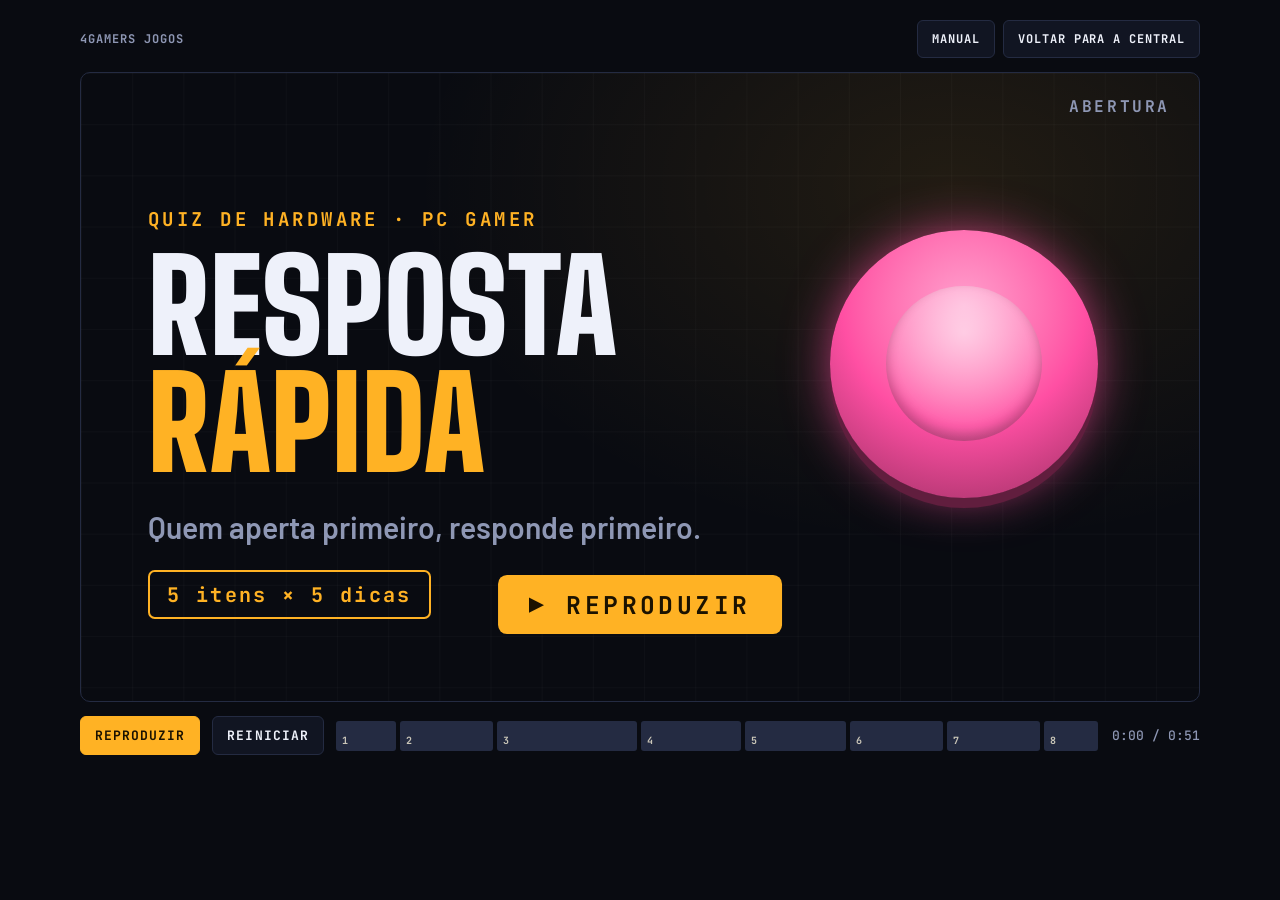
==== games/resposta-rapida/index.html @ f0113480 "Add game manual and central page for X1 da Sorte - Created manual.html for the X1 da Sorte game, det" ====
<!doctype html><html><head><meta charset=utf8><meta name=viewport content="width=device-width,initial-scale=1,viewport-fit=cover"><style>:root{color-scheme:light;box-sizing:border-box;padding-top:env(safe-area-inset-top,0px);padding-bottom:env(safe-area-inset-bottom,0px)}html{scroll-padding-top:env(safe-area-inset-top,0px)}body{margin:0;padding:0;font:14px -apple-system,BlinkMacSystemFont,sans-serif;background:#fff;color:#000}img{max-width:100%}[hidden]:not([hidden=until-found i]){display:none!important}</style></head><body>
<title>Resposta Rápida</title>
<meta name="claude:viewport-fit-sides" content="cover">
<link rel="stylesheet" href="https://fonts.googleapis.com/css2?family=Big+Shoulders+Display:wght@800;900&family=Barlow:wght@500;600;700&family=JetBrains+Mono:wght@500;700&display=swap">
<style>
/* Layout: palco 16:9 com cenas em sequência, medidas em cqw para escalar como vídeo; controles de reprodução embaixo. */
:root{
  --bg:#090B11;
  --panel:#111522;
  --line:#242B42;
  --fg:#EEF1FA;
  --muted:#8E97B4;
  --acc:#FFB224;
  --p1:#25D2F4;
  --p2:#FF4FA3;
  --ok:#3DDC84;
  --bad:#FF4D4D;
  --display:'Big Shoulders Display','Arial Narrow',Impact,sans-serif;
  --body:'Barlow','Segoe UI',system-ui,sans-serif;
  --mono:'JetBrains Mono',ui-monospace,Menlo,monospace;
  color-scheme:dark;
}
*{box-sizing:border-box}
body{
  margin:0;background:var(--bg);color:var(--fg);font-family:var(--body);
  padding-block:20px;
  padding-left:max(16px,env(safe-area-inset-left,0px));
  padding-right:max(16px,env(safe-area-inset-right,0px));
}
.wrap{max-width:1120px;margin-inline:auto;display:grid;gap:14px}
.back-nav{display:flex;justify-content:space-between;align-items:center;gap:12px;color:var(--muted);font:700 12px var(--mono);letter-spacing:.08em;text-transform:uppercase}
.back-nav span{display:flex;gap:8px;align-items:center}
.back-nav a{color:var(--fg);text-decoration:none;border:1px solid var(--line);border-radius:6px;padding:10px 14px;background:var(--panel)}
.back-nav a:hover,.back-nav a:focus-visible{border-color:var(--acc);color:var(--acc)}

/* palco */
.stage{
  position:relative;aspect-ratio:16/9;container-type:inline-size;overflow:hidden;
  border:1px solid var(--line);border-radius:10px;
  background:
    radial-gradient(60cqw 40cqw at 78% 18%,rgba(255,178,36,.10),transparent 70%),
    linear-gradient(rgba(255,255,255,.025) 1px,transparent 1px) 0 0/4cqw 4cqw,
    linear-gradient(90deg,rgba(255,255,255,.025) 1px,transparent 1px) 0 0/4cqw 4cqw,
    var(--bg);
}
.scene{position:absolute;inset:0;display:none}
.scene.on{display:block}
.stage.paused *{animation-play-state:paused!important}
.stage.still .a,.stage.still .w,.stage.still .stamp{animation:none}

.hud{position:absolute;left:0;right:0;top:0;display:flex;justify-content:space-between;padding:2cqw 2.6cqw;font:700 1.45cqw var(--mono);letter-spacing:.16em;text-transform:uppercase;color:var(--muted);z-index:5}
.hud b{color:var(--acc);font-weight:700;transition:opacity .3s}
.stage[data-s="0"] .hud b{opacity:0}

/* animações */
@keyframes rise{from{opacity:0;transform:translateY(2.2cqw)}}
@keyframes pop{from{opacity:0;transform:scale(.55)}}
@keyframes slideL{from{opacity:0;transform:translateX(-5cqw)}}
@keyframes wIn{from{opacity:0;transform:translateY(.7cqw)}}
@keyframes ringOut{0%{transform:scale(.92);opacity:.9}100%{transform:scale(2.1);opacity:0}}
@keyframes press{0%{transform:translateY(0)}35%{transform:translateY(.9cqw) scale(.95)}100%{transform:translateY(0)}}
@keyframes stamp{from{opacity:0;transform:scale(2.4) rotate(-12deg)}}
@keyframes flash{0%{opacity:0;transform:scaleX(.6)}12%{opacity:1;transform:scaleX(1)}}
@keyframes blink{50%{opacity:.2}}
@keyframes bars{0%,100%{transform:scaleY(.25)}50%{transform:scaleY(1)}}
@keyframes lit{from{background:var(--line);color:var(--muted)}}
@keyframes dim{to{opacity:.35;filter:saturate(.3)}}
@keyframes wave{0%{transform:translate(-50%,-50%) scale(.4);opacity:.6}100%{transform:translate(-50%,-50%) scale(2.6);opacity:0}}
.a{animation:rise .7s cubic-bezier(.2,.8,.2,1) backwards;animation-delay:var(--d,0s)}
.a.pop{animation-name:pop;animation-timing-function:cubic-bezier(.2,1.4,.4,1)}
.a.sl{animation-name:slideL}
.w{display:inline-block;animation:wIn .28s ease-out backwards;margin-right:.45em}
.stamp{animation:stamp .4s cubic-bezier(.2,1.4,.4,1) backwards;animation-delay:var(--d,0s)}

/* botão de mesa */
.buz{position:relative;width:var(--s,10cqw);aspect-ratio:1;border-radius:50%;
  background:radial-gradient(circle at 50% 28%,color-mix(in srgb,var(--c) 55%,#fff),var(--c) 52%,color-mix(in srgb,var(--c) 60%,#000));
  box-shadow:0 .9cqw 0 color-mix(in srgb,var(--c) 38%,#000),0 0 5cqw -1cqw var(--c)}
.buz i{position:absolute;inset:21%;border-radius:50%;background:radial-gradient(circle at 50% 30%,rgba(255,255,255,.55),rgba(255,255,255,.08) 70%);box-shadow:inset 0 -.6cqw 1cqw rgba(0,0,0,.25)}
.buz .ring{position:absolute;inset:-4%;border-radius:50%;border:.45cqw solid var(--c);opacity:0;pointer-events:none}
.buz.idle .ring{animation:ringOut 2.2s ease-out infinite}
.buz.idle .ring+.ring{animation-delay:1.1s}
.buz.hit{animation:press .55s ease-out backwards;animation-delay:var(--d)}
.buz.hit .ring{animation:ringOut 1s ease-out backwards;animation-delay:var(--d)}

.pl{position:absolute;display:grid;justify-items:center;gap:.9cqw;transform:translateX(-50%);text-align:center}
.pl b{font:700 1.7cqw var(--mono);letter-spacing:.14em;color:var(--c)}
.tag{font:700 1.45cqw var(--mono);letter-spacing:.1em;padding:.35cqw 1cqw;border:.2cqw solid var(--c,var(--muted));color:var(--c,var(--muted));border-radius:.5cqw;white-space:nowrap}
.p1{--c:var(--p1)} .p2{--c:var(--p2)}

.kick{font:700 1.7cqw var(--mono);letter-spacing:.18em;text-transform:uppercase;color:var(--acc)}
.disp{font-family:var(--display);font-weight:900;text-transform:uppercase;line-height:.92;letter-spacing:.005em;text-wrap:balance}

/* S0 abertura */
.s0 .l{position:absolute;left:6cqw;top:12cqw}
.s0 h1{margin:1.4cqw 0 0;font-size:11.4cqw}
.s0 h1 span{display:block}
.s0 h1 .y{color:var(--acc)}
.s0 .sub{margin:2.4cqw 0 0;font-size:2.7cqw;font-weight:600;color:var(--muted)}
.s0 .chip{display:inline-block;margin-top:2.2cqw;font:700 1.8cqw var(--mono);letter-spacing:.12em;padding:.8cqw 1.5cqw;border:.2cqw solid var(--acc);color:var(--acc);border-radius:.6cqw}
.s0 .bz{position:absolute;right:9cqw;top:14cqw}

/* S1 mesa */
.cap{position:absolute;left:0;right:0;text-align:center;font-size:3cqw;font-weight:600}
.cap em{font-style:normal;color:var(--acc)}
.host{position:absolute;left:50%;top:19cqw;width:16cqw;transform:translateX(-50%)}
.host .head{width:6.6cqw;height:6.6cqw;border-radius:50%;background:#2C3556;margin:0 auto;position:relative}
.host .torso{width:14cqw;height:8cqw;border-radius:7cqw 7cqw 0 0;background:#232B47;margin:.6cqw auto 0}
.host .mic{position:absolute;left:50%;top:7.4cqw;margin-left:2.6cqw;width:.45cqw;height:2.8cqw;background:#6B7597;border-radius:1cqw}
.host .mic::before{content:"";position:absolute;left:-.55cqw;top:-1cqw;width:1.55cqw;height:1.55cqw;border-radius:50%;background:var(--acc)}
.host .wv{position:absolute;left:50%;top:9cqw;width:9cqw;aspect-ratio:1;border-radius:50%;border:.3cqw solid var(--acc);animation:wave 2.6s ease-out infinite;opacity:0}
.host .wv:nth-child(5){animation-delay:.86s}.host .wv:nth-child(6){animation-delay:1.72s}
.hostlab{position:absolute;left:0;right:0;top:35.2cqw;text-align:center;font:700 1.6cqw var(--mono);letter-spacing:.16em;color:var(--muted)}
.table{position:absolute;left:5cqw;right:5cqw;top:39cqw;bottom:-6cqw;border-radius:2.4cqw 2.4cqw 0 0;background:linear-gradient(#181D31,#0E1220);border-top:.25cqw solid var(--line)}

/* S2 dicas */
.card{position:absolute;left:6cqw;top:10cqw;width:24cqw;height:40cqw;border:1px solid var(--line);border-radius:1.2cqw;background:var(--panel);display:grid;align-content:space-between;padding:2.4cqw;justify-items:start}
.card .q{font-family:var(--display);font-weight:900;font-size:21cqw;line-height:.8;color:var(--acc);align-self:center;justify-self:center;animation:blink 2.4s ease-in-out infinite}
.card .t{font:700 2.1cqw var(--body);text-transform:uppercase;letter-spacing:.06em;color:var(--fg)}
.eq{display:flex;gap:.5cqw;align-items:flex-end;height:3cqw}
.eq span{width:.6cqw;height:100%;background:var(--acc);transform-origin:bottom;animation:bars 1s ease-in-out infinite}
.eq span:nth-child(2){animation-delay:.2s}.eq span:nth-child(3){animation-delay:.4s}.eq span:nth-child(4){animation-delay:.1s}.eq span:nth-child(5){animation-delay:.3s}
.rows{position:absolute;left:34cqw;right:6cqw;top:10cqw;display:grid;gap:1.6cqw}
.row{display:flex;gap:1.8cqw;align-items:center;min-height:6.6cqw;padding:1.1cqw 1.8cqw;border:1px solid var(--line);border-radius:1cqw;background:var(--panel)}
.row p{margin:0;font-size:2.6cqw;font-weight:600;line-height:1.2}
.bd{flex:none;font:700 1.9cqw var(--mono);padding:.7cqw 1.1cqw;border-radius:.6cqw;background:var(--acc);color:#1b1200;animation:lit .4s backwards;animation-delay:var(--d)}

/* S3 / S4 jogo */
.clue{position:absolute;left:50%;top:9cqw;width:76cqw;transform:translateX(-50%);padding:2.2cqw 3cqw 2.6cqw;border:1px solid var(--line);border-radius:1.2cqw;background:var(--panel)}
.clue .kick{display:block;margin-bottom:1.2cqw}
.clue p{margin:0;font-size:4.2cqw;font-weight:700;line-height:1.15;min-height:1.15em}
.cut{display:inline-block;color:var(--bad);animation:blink .8s steps(2) infinite;margin-left:.2em}
.ghost{color:var(--muted);opacity:.45;text-decoration:line-through;text-decoration-thickness:.2cqw}
.ghost.live{opacity:1;color:var(--fg);text-decoration:none}
.banner{position:absolute;left:50%;top:26.5cqw;transform:translateX(-50%);white-space:nowrap;font:700 2cqw var(--mono);letter-spacing:.12em;padding:.9cqw 2cqw;border-radius:.6cqw;background:var(--p2);color:#26000F;animation:flash 3s ease-out backwards;animation-delay:var(--d)}
.bubble{position:absolute;top:32cqw;transform:translateX(-50%);font-size:3cqw;font-weight:700;padding:.9cqw 2cqw;border-radius:1.4cqw;background:var(--fg);color:#0b0d14;white-space:nowrap}
.bubble::after{content:"";position:absolute;left:50%;bottom:-1.1cqw;margin-left:-1.1cqw;border:1.1cqw solid transparent;border-bottom:0;border-top-color:var(--fg)}
.mark{position:absolute;top:31cqw;background:rgba(9,11,17,.88);transform:translateX(-50%) rotate(-8deg);font:900 5.4cqw var(--display);text-transform:uppercase;letter-spacing:.04em;padding:0 1.6cqw;border:.5cqw solid currentColor;border-radius:.8cqw;white-space:nowrap}
.mark.no{color:var(--bad)} .mark.yes{color:var(--ok)}
.s3 .pl,.s4 .pl{top:39.5cqw}
.dimmed{animation:dim .5s forwards;animation-delay:var(--d)}
.dimmed.now{opacity:.35;filter:saturate(.3);animation:none}

/* S5 o jogo */
.head1{position:absolute;left:6cqw;top:8cqw;font-size:6cqw}
.head1 em{font-style:normal;color:var(--acc)}
.cards{position:absolute;left:6cqw;right:6cqw;top:21cqw;display:grid;grid-template-columns:repeat(5,1fr);gap:1.6cqw}
.ic{min-height:19cqw;padding:1.8cqw;border:1px solid var(--line);border-radius:1.1cqw;background:var(--panel);display:flex;flex-direction:column;justify-content:space-between}
.ic .n{font:700 1.5cqw var(--mono);letter-spacing:.14em;color:var(--acc)}
.ic .nm{font-family:var(--display);font-weight:900;font-size:3.7cqw;line-height:.95;text-transform:uppercase}
.dots{display:flex;gap:.7cqw}
.dots span{width:1.9cqw;aspect-ratio:1;border-radius:50%;background:var(--acc);animation:pop .3s cubic-bezier(.2,1.4,.4,1) backwards;animation-delay:var(--d)}
.foot{position:absolute;left:6cqw;top:46cqw;font:700 2.1cqw var(--mono);letter-spacing:.1em;color:var(--muted)}
.foot b{color:var(--acc)}

/* S6 regras */
.rules{position:absolute;left:6cqw;right:6cqw;top:19cqw;display:grid;gap:2cqw}
.rule{display:flex;align-items:center;gap:2.4cqw;padding:1.6cqw 2.4cqw;border:1px solid var(--line);border-radius:1.1cqw;background:var(--panel)}
.rule .ico{flex:none;width:8cqw;height:8cqw;border-radius:1cqw;background:#1A2036;display:grid;place-items:center}
.rule p{margin:0;font-size:3.2cqw;font-weight:600;line-height:1.15;text-wrap:balance}
.rule p b{color:var(--acc);font-weight:700}
.mini{width:4.6cqw;aspect-ratio:1;border-radius:50%;background:var(--p1);display:grid;place-items:center;box-shadow:0 .4cqw 0 #0f5a6b}
.mini i{width:50%;aspect-ratio:1;border-radius:50%;background:rgba(255,255,255,.55)}
.ico svg{width:5cqw;height:5cqw}

/* S7 fim */
.s7 .big{position:absolute;left:0;right:0;top:11cqw;text-align:center;font-size:13cqw}
.s7 .big em{font-style:normal;color:var(--acc)}
.s7 .bz{position:absolute;left:50%;top:33cqw;transform:translateX(-50%)}

/* controles */
.ctrl{display:flex;flex-wrap:wrap;align-items:center;gap:12px}
.btn{font:700 13px var(--mono);letter-spacing:.08em;text-transform:uppercase;color:var(--fg);background:var(--panel);border:1px solid var(--line);border-radius:6px;padding:10px 14px;cursor:pointer}
.btn:hover{border-color:var(--acc)}
.btn.main{background:var(--acc);border-color:var(--acc);color:#1b1200}
.btn:focus-visible,.seg:focus-visible,.bigplay:focus-visible{outline:2px solid var(--fg);outline-offset:2px}
.tl{flex:1 1 280px;min-width:0;display:flex;gap:4px}
.seg{--p:0;position:relative;height:30px;padding:0;border:0;border-radius:3px;background:var(--line);cursor:pointer;overflow:hidden}
.seg::before{content:"";position:absolute;inset:0;transform-origin:left;transform:scaleX(var(--p));background:var(--acc)}
.seg span{position:absolute;left:6px;bottom:4px;font:700 10px var(--mono);color:var(--fg);mix-blend-mode:difference}
.time{font:500 13px var(--mono);color:var(--muted);min-width:90px;text-align:right}

.bigplay{position:absolute;left:50%;bottom:6cqw;transform:translateX(-50%);z-index:6;cursor:pointer;font:700 2.2cqw var(--mono);letter-spacing:.14em;text-transform:uppercase;padding:1.2cqw 2.8cqw;border:0;border-radius:.8cqw;background:var(--acc);color:#1b1200}
.stage.live .bigplay{display:none}

@media (prefers-reduced-motion:reduce){
  .scene *{animation-duration:.01ms!important}
  .buz.idle .ring,.card .q,.eq span,.host .wv,.cut{animation:none!important}
}
</style>

<div class="wrap">
  <nav class="back-nav" aria-label="Navegacao principal"><span>4Gamers Jogos</span><span><a href="manual.html">Manual</a><a href="../../index.html">Voltar para a central</a></span></nav>
  <div class="stage paused still" id="stage" data-s="0">
    <div class="hud"><b>Resposta Rápida</b><span id="lab">Abertura</span></div>

    <!-- 0 Abertura -->
    <section class="scene s0 on" id="s0">
      <div class="l">
        <div class="kick a" style="--d:.2s">Quiz de hardware · PC gamer</div>
        <h1 class="disp"><span class="a" style="--d:.45s">Resposta</span><span class="y a" style="--d:.7s">Rápida</span></h1>
        <p class="sub a" style="--d:1.3s">Quem aperta primeiro, responde primeiro.</p>
        <span class="chip a" style="--d:1.9s">5 itens × 5 dicas</span>
      </div>
      <div class="bz a pop" style="--d:.9s"><div class="buz idle" style="--c:var(--p2);--s:24cqw"><span class="ring"></span><span class="ring"></span><i></i></div></div>
    </section>

    <!-- 1 A mesa -->
    <section class="scene s1" id="s1">
      <div class="cap a" style="--d:.3s;top:7.4cqw">O <em>apresentador</em> lê 5 dicas sobre um item de hardware.</div>
      <div class="cap a" style="--d:3s;top:11.6cqw">Cada jogador tem um <em>botão</em> na mesa.</div>
      <div class="table a" style="--d:.1s"></div>
      <div class="host a pop" style="--d:.8s"><span class="wv"></span><span class="wv"></span><span class="wv"></span><div class="head"></div><div class="torso"></div><div class="mic"></div></div>
      <div class="hostlab a" style="--d:1.2s">APRESENTADOR</div>
      <div class="pl p1 a pop" style="--d:3.4s;left:30%;top:42cqw"><div class="buz" style="--c:var(--p1);--s:10cqw"><span class="ring"></span><i></i></div><b>JOGADOR 1</b></div>
      <div class="pl p2 a pop" style="--d:3.8s;left:70%;top:42cqw"><div class="buz" style="--c:var(--p2);--s:10cqw"><span class="ring"></span><i></i></div><b>JOGADOR 2</b></div>
    </section>

    <!-- 2 As dicas -->
    <section class="scene s2" id="s2">
      <div class="card a sl" style="--d:.1s">
        <span class="kick">Item 1 de 5</span>
        <span class="q">?</span>
        <div><div class="t">Hardware de PC gamer</div><div class="eq" style="margin-top:1.2cqw"><span></span><span></span><span></span><span></span><span></span></div></div>
      </div>
      <div class="rows" id="rows"></div>
    </section>

    <!-- 3 Apertou cedo -->
    <section class="scene s3" id="s3">
      <div class="clue a" style="--d:.1s"><span class="kick">Dica 3 de 5</span><p id="c3"></p></div>
      <div class="banner" style="--d:2.1s">J2 APERTOU ANTES DO FIM DA DICA</div>
      <div class="bubble a pop" style="--d:3.4s;left:70%">Processador?</div>
      <div class="mark no stamp" style="--d:4.5s;left:70%">✗ Errou</div>
      <div class="pl p1" style="left:30%"><div class="buz" style="--c:var(--p1);--s:8.5cqw"><span class="ring"></span><i></i></div><b>JOGADOR 1</b></div>
      <div class="pl p2" style="left:70%"><div class="buz hit" style="--c:var(--p2);--s:8.5cqw;--d:2s"><span class="ring"></span><i></i></div><b>JOGADOR 2</b><span class="tag a pop" style="--d:4.6s;--c:var(--bad)">ERROU</span></div>
    </section>

    <!-- 4 Dica completa -->
    <section class="scene s4" id="s4">
      <div class="clue a" style="--d:.1s"><span class="kick">Dica 3 de 5 · completa</span><p id="c4"></p></div>
      <div class="bubble a pop" style="--d:3.9s;left:30%">Placa de vídeo!</div>
      <div class="pl p1" style="left:30%"><div class="buz hit" style="--c:var(--p1);--s:8.5cqw;--d:3.2s"><span class="ring"></span><i></i></div><b>JOGADOR 1</b><span class="tag a pop" style="--d:.2s">OUVE A DICA COMPLETA</span></div>
      <div class="pl p2 dimmed" style="left:70%;--d:.3s"><div class="buz" style="--c:var(--p2);--s:8.5cqw"><span class="ring"></span><i></i></div><b>JOGADOR 2</b><span class="tag" style="--c:var(--bad)">ERROU</span></div>
    </section>

    <!-- 5 O jogo -->
    <section class="scene s5" id="s5">
      <div class="head1 disp a" style="--d:.1s">O jogo: <em>5 itens</em></div>
      <div class="cards" id="cards"></div>
      <div class="foot a" style="--d:3.6s"><b>5</b> dicas por item · <b>25</b> dicas no total</div>
    </section>

    <!-- 6 Regras -->
    <section class="scene s6" id="s6">
      <div class="head1 disp a" style="--d:.1s;top:7cqw">As <em>regras</em></div>
      <div class="rules">
        <div class="rule a sl" style="--d:.7s"><div class="ico"><span class="mini"><i></i></span></div><p><b>Apertou primeiro, responde primeiro.</b></p></div>
        <div class="rule a sl" style="--d:2.2s"><div class="ico"><svg viewBox="0 0 24 24" fill="none" stroke="#FF4FA3" stroke-width="2.2" stroke-linecap="round"><path d="M5 9a8 8 0 0 0 0 6"/><path d="M9 6.5a12 12 0 0 0 0 11"/><path d="M13 4a16 16 0 0 0 0 16"/></svg></div><p>Apertou antes da dica completa e <b>errou?</b> O outro jogador escuta a <b>dica inteira.</b></p></div>
        <div class="rule a sl" style="--d:3.9s"><div class="ico" id="grid"></div><p><b>5 itens</b>, com <b>5 dicas</b> cada.</p></div>
      </div>
    </section>

    <!-- 7 Fim -->
    <section class="scene s7" id="s7">
      <div class="big disp a" style="--d:.2s">Dedo no <em>botão.</em></div>
      <div class="bz a pop" style="--d:1s"><div class="buz idle" style="--c:var(--p2);--s:13cqw"><span class="ring"></span><span class="ring"></span><i></i></div></div>
    </section>

    <button class="bigplay" id="bigplay" type="button">▶ Reproduzir</button>
  </div>

  <div class="ctrl">
    <button class="btn main" id="pp" type="button">Reproduzir</button>
    <button class="btn" id="rs" type="button">Reiniciar</button>
    <div class="tl" id="tl"></div>
    <div class="time" id="time">0:00 / 0:51</div>
  </div>
</div>

<script>
(function(){
  var D=[4200,6500,9800,7000,7000,6500,6500,3800];
  var L=['Abertura','A mesa','As dicas','Apertou cedo','Dica completa','O jogo','Regras','Fim'];
  var stage=document.getElementById('stage'),lab=document.getElementById('lab');
  var scenes=[].slice.call(document.querySelectorAll('.scene'));
  var starts=[],total=0;D.forEach(function(d){starts.push(total);total+=d;});

  function words(text,start,step){
    return text.split(' ').map(function(w,i){
      return '<span class="w" style="animation-delay:'+(start+i*step).toFixed(2)+'s">'+w+'</span>';
    }).join('');
  }

  // S2: cinco dicas, lidas uma a uma
  var CLUES=[
    'Fico encaixada na placa-mãe, em um slot PCIe.',
    'Tenho ventoinhas e um dissipador bem grande.',
    'Cuido de renderizar os gráficos dos jogos.',
    'Minhas marcas mais famosas são NVIDIA e AMD.',
    'Minha sigla tem três letras e começa com G.'
  ];
  var rows=document.getElementById('rows');
  CLUES.forEach(function(c,k){
    var d=0.5+k*1.75;
    var r=document.createElement('div');
    r.className='row a';r.style.setProperty('--d',d+'s');
    r.innerHTML='<span class="bd" style="--d:'+d+'s">'+(k+1)+'/5</span><p>'+words(c,d,0.13)+'</p>';
    rows.appendChild(r);
  });

  // S3: dica 3 interrompida
  document.getElementById('c3').innerHTML=
    words('Cuido de renderizar',0.5,0.28)+
    '<span class="cut w" style="animation-delay:1.55s">▮</span>'+
    '<span class="ghost w" style="animation-delay:2.7s"> os gráficos dos jogos.</span>';
  // S4: dica 3 completa
  document.getElementById('c4').innerHTML=words('Cuido de renderizar os gráficos dos jogos.',0.7,0.2);

  // S4: carimbo de acerto sobre a resposta do J1
  var ok=document.createElement('div');
  ok.className='mark yes stamp';ok.style.cssText='--d:5.1s;left:30%';ok.textContent='✓ Acertou';
  document.getElementById('s4').appendChild(ok);

  // S5: cartões de itens
  var ITEMS=['Placa de vídeo','Processador','SSD NVMe','Memória RAM','Fonte'];
  var cards=document.getElementById('cards');
  ITEMS.forEach(function(n,i){
    var d=0.5+i*0.4;
    var c=document.createElement('div');c.className='ic a';c.style.setProperty('--d',d+'s');
    var dots='';for(var j=0;j<5;j++)dots+='<span style="--d:'+(d+0.5+j*0.12).toFixed(2)+'s"></span>';
    c.innerHTML='<span class="n">ITEM '+(i+1)+'</span><span class="nm">'+n+'</span><div class="dots">'+dots+'</div>';
    cards.appendChild(c);
  });

  // S6: ícone 5×5
  var g='<svg viewBox="0 0 24 24" fill="#FFB224">';
  for(var y=0;y<5;y++)for(var x=0;x<5;x++)g+='<circle cx="'+(3+x*4.5)+'" cy="'+(3+y*4.5)+'" r="1.5"/>';
  document.getElementById('grid').innerHTML=g+'</svg>';

  // linha do tempo
  var tl=document.getElementById('tl'),segs=[];
  D.forEach(function(d,i){
    var b=document.createElement('button');b.type='button';b.className='seg';b.style.flex=d+' 1 0';
    b.setAttribute('aria-label','Ir para a cena: '+L[i]);b.innerHTML='<span>'+(i+1)+'</span>';
    b.addEventListener('click',function(){seek(i);});
    tl.appendChild(b);segs.push(b);
  });

  var t=0,idx=0,playing=false,last=0,started=false;
  var pp=document.getElementById('pp'),timeEl=document.getElementById('time');
  function fmt(ms){var s=Math.floor(ms/1000);return Math.floor(s/60)+':'+('0'+(s%60)).slice(-2);}
  function show(i){
    scenes.forEach(function(s){s.classList.remove('on');});
    void stage.offsetWidth;
    scenes[i].classList.add('on');idx=i;lab.textContent=L[i];stage.setAttribute('data-s',i);
  }
  function update(){
    segs.forEach(function(s,i){
      var p=Math.max(0,Math.min(1,(t-starts[i])/D[i]));s.style.setProperty('--p',p);
    });
    timeEl.textContent=fmt(t)+' / '+fmt(total);
  }
  function label(){pp.textContent=playing?'Pausar':(t>=total?'Repetir':(started?'Continuar':'Reproduzir'));}
  function setPlay(p){
    playing=p;stage.classList.toggle('paused',!p);label();
    if(p){last=performance.now();requestAnimationFrame(loop);}
  }
  function begin(){
    started=true;stage.classList.remove('still');stage.classList.add('live');
  }
  function loop(now){
    if(!playing)return;
    t+=now-last;last=now;
    if(t>=total){t=total;update();setPlay(false);return;}
    var i=0;while(i<D.length-1&&t>=starts[i+1])i++;
    if(i!==idx)show(i);
    update();requestAnimationFrame(loop);
  }
  function seek(i){begin();t=starts[i];show(i);update();setPlay(true);}
  function toggle(){
    if(playing){setPlay(false);return;}
    if(!started||t>=total){seek(0);return;}
    setPlay(true);
  }
  pp.addEventListener('click',toggle);
  document.getElementById('bigplay').addEventListener('click',toggle);
  document.getElementById('rs').addEventListener('click',function(){seek(0);});
  document.addEventListener('visibilitychange',function(){if(document.hidden&&playing)setPlay(false);});
  update();label();
})();
</script>

</body></html>
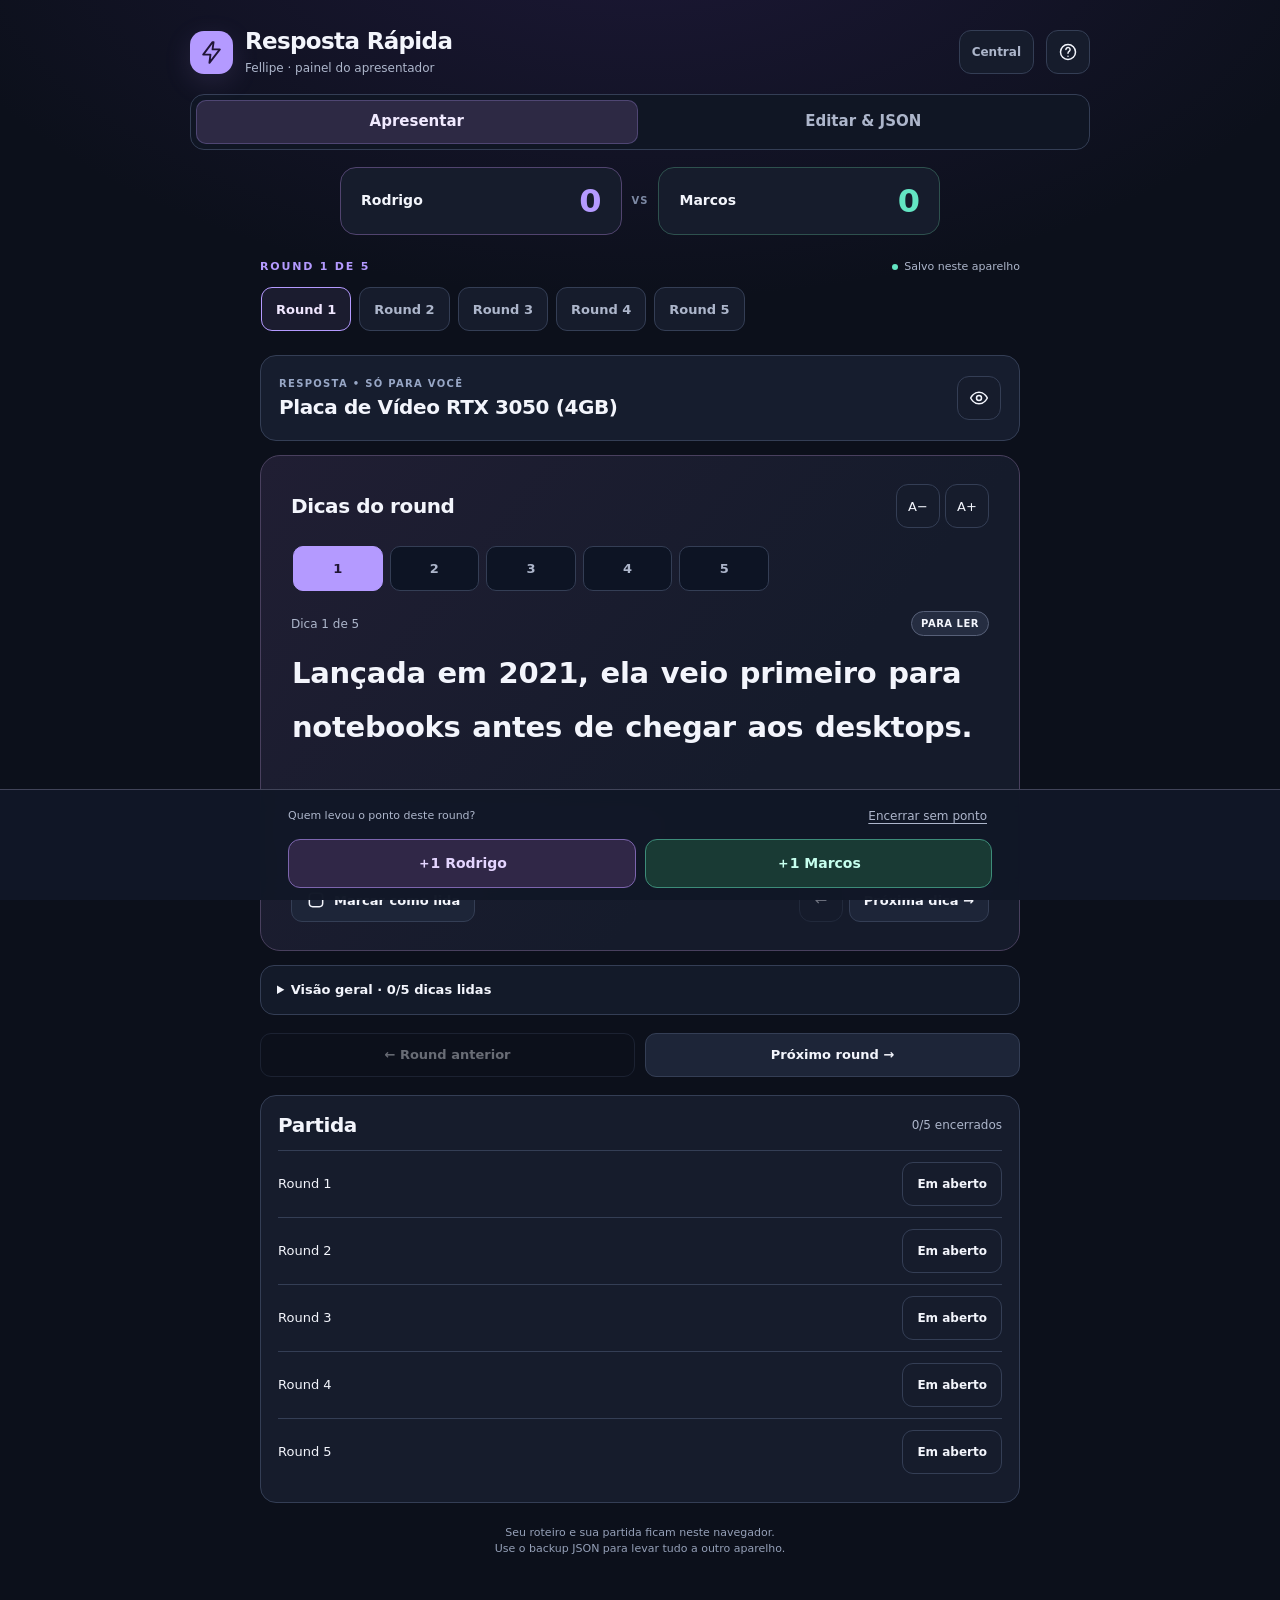
==== commit 37ecb7e8: "Refactor game catalog layout and styles; update JavaScript for game count display - Changed HTML str" ====
--- a/games/resposta-rapida/index.html
+++ b/games/resposta-rapida/index.html
@@ -1,394 +1,310 @@
-<!doctype html><html><head><meta charset=utf8><meta name=viewport content="width=device-width,initial-scale=1,viewport-fit=cover"><style>:root{color-scheme:light;box-sizing:border-box;padding-top:env(safe-area-inset-top,0px);padding-bottom:env(safe-area-inset-bottom,0px)}html{scroll-padding-top:env(safe-area-inset-top,0px)}body{margin:0;padding:0;font:14px -apple-system,BlinkMacSystemFont,sans-serif;background:#fff;color:#000}img{max-width:100%}[hidden]:not([hidden=until-found i]){display:none!important}</style></head><body>
-<title>Resposta Rápida</title>
-<meta name="claude:viewport-fit-sides" content="cover">
-<link rel="stylesheet" href="https://fonts.googleapis.com/css2?family=Big+Shoulders+Display:wght@800;900&family=Barlow:wght@500;600;700&family=JetBrains+Mono:wght@500;700&display=swap">
+<!doctype html>
+<html lang="pt-BR">
+<head>
+<meta charset="utf-8">
+<meta name="viewport" content="width=device-width, initial-scale=1, viewport-fit=cover">
+<meta name="theme-color" content="#0c101b">
+<meta name="description" content="Painel do apresentador do Resposta Rápida. Leia dicas, marque onde parou e controle os pontos.">
+<title>Resposta Rápida • Apresentador</title>
 <style>
-/* Layout: palco 16:9 com cenas em sequência, medidas em cqw para escalar como vídeo; controles de reprodução embaixo. */
-:root{
-  --bg:#090B11;
-  --panel:#111522;
-  --line:#242B42;
-  --fg:#EEF1FA;
-  --muted:#8E97B4;
-  --acc:#FFB224;
-  --p1:#25D2F4;
-  --p2:#FF4FA3;
-  --ok:#3DDC84;
-  --bad:#FF4D4D;
-  --display:'Big Shoulders Display','Arial Narrow',Impact,sans-serif;
-  --body:'Barlow','Segoe UI',system-ui,sans-serif;
-  --mono:'JetBrains Mono',ui-monospace,Menlo,monospace;
-  color-scheme:dark;
-}
-*{box-sizing:border-box}
-body{
-  margin:0;background:var(--bg);color:var(--fg);font-family:var(--body);
-  padding-block:20px;
-  padding-left:max(16px,env(safe-area-inset-left,0px));
-  padding-right:max(16px,env(safe-area-inset-right,0px));
-}
-.wrap{max-width:1120px;margin-inline:auto;display:grid;gap:14px}
-.back-nav{display:flex;justify-content:space-between;align-items:center;gap:12px;color:var(--muted);font:700 12px var(--mono);letter-spacing:.08em;text-transform:uppercase}
-.back-nav span{display:flex;gap:8px;align-items:center}
-.back-nav a{color:var(--fg);text-decoration:none;border:1px solid var(--line);border-radius:6px;padding:10px 14px;background:var(--panel)}
-.back-nav a:hover,.back-nav a:focus-visible{border-color:var(--acc);color:var(--acc)}
-
-/* palco */
-.stage{
-  position:relative;aspect-ratio:16/9;container-type:inline-size;overflow:hidden;
-  border:1px solid var(--line);border-radius:10px;
-  background:
-    radial-gradient(60cqw 40cqw at 78% 18%,rgba(255,178,36,.10),transparent 70%),
-    linear-gradient(rgba(255,255,255,.025) 1px,transparent 1px) 0 0/4cqw 4cqw,
-    linear-gradient(90deg,rgba(255,255,255,.025) 1px,transparent 1px) 0 0/4cqw 4cqw,
-    var(--bg);
-}
-.scene{position:absolute;inset:0;display:none}
-.scene.on{display:block}
-.stage.paused *{animation-play-state:paused!important}
-.stage.still .a,.stage.still .w,.stage.still .stamp{animation:none}
-
-.hud{position:absolute;left:0;right:0;top:0;display:flex;justify-content:space-between;padding:2cqw 2.6cqw;font:700 1.45cqw var(--mono);letter-spacing:.16em;text-transform:uppercase;color:var(--muted);z-index:5}
-.hud b{color:var(--acc);font-weight:700;transition:opacity .3s}
-.stage[data-s="0"] .hud b{opacity:0}
-
-/* animações */
-@keyframes rise{from{opacity:0;transform:translateY(2.2cqw)}}
-@keyframes pop{from{opacity:0;transform:scale(.55)}}
-@keyframes slideL{from{opacity:0;transform:translateX(-5cqw)}}
-@keyframes wIn{from{opacity:0;transform:translateY(.7cqw)}}
-@keyframes ringOut{0%{transform:scale(.92);opacity:.9}100%{transform:scale(2.1);opacity:0}}
-@keyframes press{0%{transform:translateY(0)}35%{transform:translateY(.9cqw) scale(.95)}100%{transform:translateY(0)}}
-@keyframes stamp{from{opacity:0;transform:scale(2.4) rotate(-12deg)}}
-@keyframes flash{0%{opacity:0;transform:scaleX(.6)}12%{opacity:1;transform:scaleX(1)}}
-@keyframes blink{50%{opacity:.2}}
-@keyframes bars{0%,100%{transform:scaleY(.25)}50%{transform:scaleY(1)}}
-@keyframes lit{from{background:var(--line);color:var(--muted)}}
-@keyframes dim{to{opacity:.35;filter:saturate(.3)}}
-@keyframes wave{0%{transform:translate(-50%,-50%) scale(.4);opacity:.6}100%{transform:translate(-50%,-50%) scale(2.6);opacity:0}}
-.a{animation:rise .7s cubic-bezier(.2,.8,.2,1) backwards;animation-delay:var(--d,0s)}
-.a.pop{animation-name:pop;animation-timing-function:cubic-bezier(.2,1.4,.4,1)}
-.a.sl{animation-name:slideL}
-.w{display:inline-block;animation:wIn .28s ease-out backwards;margin-right:.45em}
-.stamp{animation:stamp .4s cubic-bezier(.2,1.4,.4,1) backwards;animation-delay:var(--d,0s)}
-
-/* botão de mesa */
-.buz{position:relative;width:var(--s,10cqw);aspect-ratio:1;border-radius:50%;
-  background:radial-gradient(circle at 50% 28%,color-mix(in srgb,var(--c) 55%,#fff),var(--c) 52%,color-mix(in srgb,var(--c) 60%,#000));
-  box-shadow:0 .9cqw 0 color-mix(in srgb,var(--c) 38%,#000),0 0 5cqw -1cqw var(--c)}
-.buz i{position:absolute;inset:21%;border-radius:50%;background:radial-gradient(circle at 50% 30%,rgba(255,255,255,.55),rgba(255,255,255,.08) 70%);box-shadow:inset 0 -.6cqw 1cqw rgba(0,0,0,.25)}
-.buz .ring{position:absolute;inset:-4%;border-radius:50%;border:.45cqw solid var(--c);opacity:0;pointer-events:none}
-.buz.idle .ring{animation:ringOut 2.2s ease-out infinite}
-.buz.idle .ring+.ring{animation-delay:1.1s}
-.buz.hit{animation:press .55s ease-out backwards;animation-delay:var(--d)}
-.buz.hit .ring{animation:ringOut 1s ease-out backwards;animation-delay:var(--d)}
-
-.pl{position:absolute;display:grid;justify-items:center;gap:.9cqw;transform:translateX(-50%);text-align:center}
-.pl b{font:700 1.7cqw var(--mono);letter-spacing:.14em;color:var(--c)}
-.tag{font:700 1.45cqw var(--mono);letter-spacing:.1em;padding:.35cqw 1cqw;border:.2cqw solid var(--c,var(--muted));color:var(--c,var(--muted));border-radius:.5cqw;white-space:nowrap}
-.p1{--c:var(--p1)} .p2{--c:var(--p2)}
-
-.kick{font:700 1.7cqw var(--mono);letter-spacing:.18em;text-transform:uppercase;color:var(--acc)}
-.disp{font-family:var(--display);font-weight:900;text-transform:uppercase;line-height:.92;letter-spacing:.005em;text-wrap:balance}
-
-/* S0 abertura */
-.s0 .l{position:absolute;left:6cqw;top:12cqw}
-.s0 h1{margin:1.4cqw 0 0;font-size:11.4cqw}
-.s0 h1 span{display:block}
-.s0 h1 .y{color:var(--acc)}
-.s0 .sub{margin:2.4cqw 0 0;font-size:2.7cqw;font-weight:600;color:var(--muted)}
-.s0 .chip{display:inline-block;margin-top:2.2cqw;font:700 1.8cqw var(--mono);letter-spacing:.12em;padding:.8cqw 1.5cqw;border:.2cqw solid var(--acc);color:var(--acc);border-radius:.6cqw}
-.s0 .bz{position:absolute;right:9cqw;top:14cqw}
-
-/* S1 mesa */
-.cap{position:absolute;left:0;right:0;text-align:center;font-size:3cqw;font-weight:600}
-.cap em{font-style:normal;color:var(--acc)}
-.host{position:absolute;left:50%;top:19cqw;width:16cqw;transform:translateX(-50%)}
-.host .head{width:6.6cqw;height:6.6cqw;border-radius:50%;background:#2C3556;margin:0 auto;position:relative}
-.host .torso{width:14cqw;height:8cqw;border-radius:7cqw 7cqw 0 0;background:#232B47;margin:.6cqw auto 0}
-.host .mic{position:absolute;left:50%;top:7.4cqw;margin-left:2.6cqw;width:.45cqw;height:2.8cqw;background:#6B7597;border-radius:1cqw}
-.host .mic::before{content:"";position:absolute;left:-.55cqw;top:-1cqw;width:1.55cqw;height:1.55cqw;border-radius:50%;background:var(--acc)}
-.host .wv{position:absolute;left:50%;top:9cqw;width:9cqw;aspect-ratio:1;border-radius:50%;border:.3cqw solid var(--acc);animation:wave 2.6s ease-out infinite;opacity:0}
-.host .wv:nth-child(5){animation-delay:.86s}.host .wv:nth-child(6){animation-delay:1.72s}
-.hostlab{position:absolute;left:0;right:0;top:35.2cqw;text-align:center;font:700 1.6cqw var(--mono);letter-spacing:.16em;color:var(--muted)}
-.table{position:absolute;left:5cqw;right:5cqw;top:39cqw;bottom:-6cqw;border-radius:2.4cqw 2.4cqw 0 0;background:linear-gradient(#181D31,#0E1220);border-top:.25cqw solid var(--line)}
-
-/* S2 dicas */
-.card{position:absolute;left:6cqw;top:10cqw;width:24cqw;height:40cqw;border:1px solid var(--line);border-radius:1.2cqw;background:var(--panel);display:grid;align-content:space-between;padding:2.4cqw;justify-items:start}
-.card .q{font-family:var(--display);font-weight:900;font-size:21cqw;line-height:.8;color:var(--acc);align-self:center;justify-self:center;animation:blink 2.4s ease-in-out infinite}
-.card .t{font:700 2.1cqw var(--body);text-transform:uppercase;letter-spacing:.06em;color:var(--fg)}
-.eq{display:flex;gap:.5cqw;align-items:flex-end;height:3cqw}
-.eq span{width:.6cqw;height:100%;background:var(--acc);transform-origin:bottom;animation:bars 1s ease-in-out infinite}
-.eq span:nth-child(2){animation-delay:.2s}.eq span:nth-child(3){animation-delay:.4s}.eq span:nth-child(4){animation-delay:.1s}.eq span:nth-child(5){animation-delay:.3s}
-.rows{position:absolute;left:34cqw;right:6cqw;top:10cqw;display:grid;gap:1.6cqw}
-.row{display:flex;gap:1.8cqw;align-items:center;min-height:6.6cqw;padding:1.1cqw 1.8cqw;border:1px solid var(--line);border-radius:1cqw;background:var(--panel)}
-.row p{margin:0;font-size:2.6cqw;font-weight:600;line-height:1.2}
-.bd{flex:none;font:700 1.9cqw var(--mono);padding:.7cqw 1.1cqw;border-radius:.6cqw;background:var(--acc);color:#1b1200;animation:lit .4s backwards;animation-delay:var(--d)}
-
-/* S3 / S4 jogo */
-.clue{position:absolute;left:50%;top:9cqw;width:76cqw;transform:translateX(-50%);padding:2.2cqw 3cqw 2.6cqw;border:1px solid var(--line);border-radius:1.2cqw;background:var(--panel)}
-.clue .kick{display:block;margin-bottom:1.2cqw}
-.clue p{margin:0;font-size:4.2cqw;font-weight:700;line-height:1.15;min-height:1.15em}
-.cut{display:inline-block;color:var(--bad);animation:blink .8s steps(2) infinite;margin-left:.2em}
-.ghost{color:var(--muted);opacity:.45;text-decoration:line-through;text-decoration-thickness:.2cqw}
-.ghost.live{opacity:1;color:var(--fg);text-decoration:none}
-.banner{position:absolute;left:50%;top:26.5cqw;transform:translateX(-50%);white-space:nowrap;font:700 2cqw var(--mono);letter-spacing:.12em;padding:.9cqw 2cqw;border-radius:.6cqw;background:var(--p2);color:#26000F;animation:flash 3s ease-out backwards;animation-delay:var(--d)}
-.bubble{position:absolute;top:32cqw;transform:translateX(-50%);font-size:3cqw;font-weight:700;padding:.9cqw 2cqw;border-radius:1.4cqw;background:var(--fg);color:#0b0d14;white-space:nowrap}
-.bubble::after{content:"";position:absolute;left:50%;bottom:-1.1cqw;margin-left:-1.1cqw;border:1.1cqw solid transparent;border-bottom:0;border-top-color:var(--fg)}
-.mark{position:absolute;top:31cqw;background:rgba(9,11,17,.88);transform:translateX(-50%) rotate(-8deg);font:900 5.4cqw var(--display);text-transform:uppercase;letter-spacing:.04em;padding:0 1.6cqw;border:.5cqw solid currentColor;border-radius:.8cqw;white-space:nowrap}
-.mark.no{color:var(--bad)} .mark.yes{color:var(--ok)}
-.s3 .pl,.s4 .pl{top:39.5cqw}
-.dimmed{animation:dim .5s forwards;animation-delay:var(--d)}
-.dimmed.now{opacity:.35;filter:saturate(.3);animation:none}
-
-/* S5 o jogo */
-.head1{position:absolute;left:6cqw;top:8cqw;font-size:6cqw}
-.head1 em{font-style:normal;color:var(--acc)}
-.cards{position:absolute;left:6cqw;right:6cqw;top:21cqw;display:grid;grid-template-columns:repeat(5,1fr);gap:1.6cqw}
-.ic{min-height:19cqw;padding:1.8cqw;border:1px solid var(--line);border-radius:1.1cqw;background:var(--panel);display:flex;flex-direction:column;justify-content:space-between}
-.ic .n{font:700 1.5cqw var(--mono);letter-spacing:.14em;color:var(--acc)}
-.ic .nm{font-family:var(--display);font-weight:900;font-size:3.7cqw;line-height:.95;text-transform:uppercase}
-.dots{display:flex;gap:.7cqw}
-.dots span{width:1.9cqw;aspect-ratio:1;border-radius:50%;background:var(--acc);animation:pop .3s cubic-bezier(.2,1.4,.4,1) backwards;animation-delay:var(--d)}
-.foot{position:absolute;left:6cqw;top:46cqw;font:700 2.1cqw var(--mono);letter-spacing:.1em;color:var(--muted)}
-.foot b{color:var(--acc)}
-
-/* S6 regras */
-.rules{position:absolute;left:6cqw;right:6cqw;top:19cqw;display:grid;gap:2cqw}
-.rule{display:flex;align-items:center;gap:2.4cqw;padding:1.6cqw 2.4cqw;border:1px solid var(--line);border-radius:1.1cqw;background:var(--panel)}
-.rule .ico{flex:none;width:8cqw;height:8cqw;border-radius:1cqw;background:#1A2036;display:grid;place-items:center}
-.rule p{margin:0;font-size:3.2cqw;font-weight:600;line-height:1.15;text-wrap:balance}
-.rule p b{color:var(--acc);font-weight:700}
-.mini{width:4.6cqw;aspect-ratio:1;border-radius:50%;background:var(--p1);display:grid;place-items:center;box-shadow:0 .4cqw 0 #0f5a6b}
-.mini i{width:50%;aspect-ratio:1;border-radius:50%;background:rgba(255,255,255,.55)}
-.ico svg{width:5cqw;height:5cqw}
-
-/* S7 fim */
-.s7 .big{position:absolute;left:0;right:0;top:11cqw;text-align:center;font-size:13cqw}
-.s7 .big em{font-style:normal;color:var(--acc)}
-.s7 .bz{position:absolute;left:50%;top:33cqw;transform:translateX(-50%)}
-
-/* controles */
-.ctrl{display:flex;flex-wrap:wrap;align-items:center;gap:12px}
-.btn{font:700 13px var(--mono);letter-spacing:.08em;text-transform:uppercase;color:var(--fg);background:var(--panel);border:1px solid var(--line);border-radius:6px;padding:10px 14px;cursor:pointer}
-.btn:hover{border-color:var(--acc)}
-.btn.main{background:var(--acc);border-color:var(--acc);color:#1b1200}
-.btn:focus-visible,.seg:focus-visible,.bigplay:focus-visible{outline:2px solid var(--fg);outline-offset:2px}
-.tl{flex:1 1 280px;min-width:0;display:flex;gap:4px}
-.seg{--p:0;position:relative;height:30px;padding:0;border:0;border-radius:3px;background:var(--line);cursor:pointer;overflow:hidden}
-.seg::before{content:"";position:absolute;inset:0;transform-origin:left;transform:scaleX(var(--p));background:var(--acc)}
-.seg span{position:absolute;left:6px;bottom:4px;font:700 10px var(--mono);color:var(--fg);mix-blend-mode:difference}
-.time{font:500 13px var(--mono);color:var(--muted);min-width:90px;text-align:right}
-
-.bigplay{position:absolute;left:50%;bottom:6cqw;transform:translateX(-50%);z-index:6;cursor:pointer;font:700 2.2cqw var(--mono);letter-spacing:.14em;text-transform:uppercase;padding:1.2cqw 2.8cqw;border:0;border-radius:.8cqw;background:var(--acc);color:#1b1200}
-.stage.live .bigplay{display:none}
-
-@media (prefers-reduced-motion:reduce){
-  .scene *{animation-duration:.01ms!important}
-  .buz.idle .ring,.card .q,.eq span,.host .wv,.cut{animation:none!important}
-}
+:root{color-scheme:dark;--bg:#0c101b;--panel:#161c2c;--panel2:#1d2538;--line:#343e55;--text:#f3f5fc;--muted:#adb6cb;--purple:#b49aff;--mint:#63e5c3;--red:#ffabb5;--yellow:#ffdb93;--reading:25px;--radius:20px}
+*{box-sizing:border-box}html{-webkit-text-size-adjust:100%;scroll-padding-top:16px}body{margin:0;min-width:320px;background:radial-gradient(ellipse 750px 400px at 50% -100px,#3e286e55,transparent),var(--bg);color:var(--text);font:15px/1.5 system-ui,-apple-system,BlinkMacSystemFont,"Segoe UI",sans-serif;-webkit-tap-highlight-color:transparent}button,input,textarea,select{font:inherit}button{cursor:pointer;touch-action:manipulation}button:disabled{opacity:.4;cursor:default}button,input,textarea,select,summary{outline-offset:4px}*:focus-visible{outline:3px solid var(--purple)}[hidden]{display:none!important}button{color:inherit}svg{height:20px;width:20px;stroke:currentColor;fill:none;stroke-width:1.8;stroke-linecap:round;stroke-linejoin:round;flex-shrink:0}h1,h2,h3,p{margin:0}h1{font-size:20px;letter-spacing:-.65px;line-height:1.2}h2{font-size:20px;line-height:1.25;letter-spacing:-.4px}h3{font-size:16px}p+ p{margin-top:8px}.wrap{width:min(900px,calc(100% - 28px));margin:auto}header{display:flex;align-items:center;gap:12px;padding:22px 0 17px}.logo{display:grid;place-items:center;width:43px;height:43px;border-radius:14px;background:var(--purple);color:#211537;box-shadow:0 8px 28px #b49aff20}.logo svg{width:25px;height:25px}.brand{flex:1;min-width:0}.sub{color:var(--muted);font-size:12px;margin-top:3px}.icon-btn{display:inline-flex;align-items:center;justify-content:center;min-width:44px;min-height:44px;border:1px solid var(--line);border-radius:12px;background:var(--panel);padding:8px}.tabs{display:flex;padding:5px;gap:5px;border:1px solid var(--line);border-radius:14px;background:#101624;margin-bottom:17px}.tabs button{flex:1;border:0;border-radius:10px;background:transparent;min-height:44px;color:var(--muted);font-weight:750}.tabs .active{background:#2d2944;color:#f1eaff;box-shadow:inset 0 0 0 1px #b49aff40}.saved{font-size:11px;color:var(--muted);display:flex;gap:6px;align-items:center}.saved:before{content:"";width:6px;height:6px;background:var(--mint);border-radius:50%}.saved.problem{color:var(--yellow)}.saved.problem:before{background:var(--yellow)}.scoreboard{display:grid;grid-template-columns:1fr auto 1fr;gap:10px;align-items:center;margin:0 0 20px}.score{background:var(--panel);border:1px solid var(--line);border-radius:16px;padding:12px 16px;display:flex;gap:10px;align-items:center;min-width:0}.score:last-child{border-color:#2e514e}.score:first-child{border-color:#51446f}.score .name{font-weight:750;overflow-wrap:anywhere;flex:1;font-size:14px}.score .number{font-size:32px;line-height:1.2;font-weight:850;letter-spacing:-1px;color:var(--purple)}.score:last-child .number{color:var(--mint)}.versus{font-size:10px;font-weight:800;color:#7d89a4;letter-spacing:1px}.section-head{display:flex;align-items:center;gap:12px;justify-content:space-between;margin-bottom:10px}.eyebrow{color:var(--purple);font-size:11px;font-weight:800;letter-spacing:1.8px;text-transform:uppercase}.subtle{color:var(--muted);font-size:12px}.rounds{display:flex;gap:8px;overflow:auto;padding:2px 1px 8px;margin-bottom:12px;scrollbar-width:thin}.round{flex:0 0 auto;min-width:44px;min-height:44px;border:1px solid var(--line);background:var(--panel);border-radius:11px;color:var(--muted);font-size:13px;font-weight:750;padding:10px 14px;white-space:nowrap}.round.active{border-color:var(--purple);background:#b49aff16;color:#f0e7ff}.round.finished:after{content:" ✓";color:var(--mint)}.answer{display:flex;align-items:center;gap:12px;padding:16px 18px;border:1px solid var(--line);border-radius:16px;background:#161d2e;margin-bottom:14px;min-height:86px}.answer-copy{flex:1;min-width:0}.answer h2{font-size:18px;margin-top:4px;overflow-wrap:anywhere}.answer .eyebrow{color:#98a7c6;font-size:10px;letter-spacing:1.3px}.btn{min-height:44px;display:inline-flex;align-items:center;justify-content:center;gap:8px;border:1px solid var(--line);border-radius:11px;background:var(--panel2);padding:10px 14px;font-size:13px;font-weight:750}.btn.primary{background:var(--purple);border-color:var(--purple);color:#211632}.btn.ghost{background:transparent}.btn.danger{color:var(--red);border-color:#764454;background:#40273155}.btn.mint{background:#1d3c38;border-color:#3d8b77;color:#a6ffe6}.reader{border:1px solid #49405e;border-radius:var(--radius);background:linear-gradient(130deg,#201e33,#151b2b 65%);padding:22px;margin-bottom:14px}.reader-head{display:flex;justify-content:space-between;align-items:center;margin-bottom:16px;gap:8px}.font-tools{display:flex;gap:5px}.font-tools button{min-width:44px;min-height:44px;font-size:13px}.clue-tabs{display:flex;gap:7px;margin-bottom:18px;overflow:auto;padding:2px}.clue-tab{flex:1;min-width:45px;min-height:45px;background:#0d1424;border:1px solid var(--line);border-radius:10px;font-size:13px;font-weight:750;color:var(--muted);display:flex;align-items:center;justify-content:center;gap:5px}.clue-tab svg{width:15px;height:15px}.clue-tab.active{background:var(--purple);border-color:var(--purple);color:#211632}.clue-tab.done:not(.active){color:var(--mint);border-color:#37685b;background:#18302d}.clue-tab.paused:not(.active){color:var(--yellow);border-color:#6d5b3d}.reader-info{display:flex;align-items:center;justify-content:space-between;gap:10px;margin-bottom:11px}.reader-info .count{color:var(--muted);font-size:12px}.state-tag{border:1px solid #576078;background:#252d41;border-radius:20px;padding:4px 9px;font-size:10px;font-weight:800;letter-spacing:.5px;text-transform:uppercase}.state-tag.paused{background:#55422b55;border-color:#6f5937;color:var(--yellow)}.state-tag.done{color:var(--mint);background:#14382d55;border-color:#315a4e}.words{font-size:var(--reading);line-height:1.85;font-weight:650;letter-spacing:-.3px;overflow-wrap:anywhere;min-height:150px}.word{font:inherit;letter-spacing:inherit;line-height:1.45;display:inline;box-decoration-break:clone;-webkit-box-decoration-break:clone;border:0;background:none;border-radius:5px;color:var(--text);padding:3px 1px;min-height:44px;text-align:left;overflow-wrap:anywhere;max-width:100%}.word:hover{background:#b49aff20}.word.before{color:#aab2c6}.word.marked{background:var(--yellow);color:#30220c;box-shadow:0 0 0 3px #ffdb9320}.bookmark{margin-top:17px;padding:12px 13px;border:1px solid #6d593c;background:#30291f;border-radius:11px;display:flex;align-items:center;gap:10px}.bookmark p{flex:1;font-size:12px;color:#ecd8b0;overflow-wrap:anywhere}.bookmark strong{color:#ffe7ba}.bookmark .icon-btn{background:transparent;border-color:#6d593c}.tip{display:flex;align-items:center;gap:7px;color:var(--muted);font-size:12px;margin-top:17px}.tip svg{width:16px;height:16px}.reader-actions{display:flex;justify-content:space-between;gap:8px;border-top:1px solid #3b3d54;margin-top:20px;padding-top:16px}.reader-actions .check-btn{margin-right:auto}.check-btn.checked{color:var(--mint);border-color:#3d7968;background:#203e37}.arrow-group{display:flex;gap:6px}.all-clues{border:1px solid var(--line);border-radius:14px;background:#131a29;margin:0 0 14px;overflow:hidden}.all-clues summary,.help-summary{padding:14px 16px;cursor:pointer;font-size:13px;font-weight:750}.clue-row{display:flex;gap:8px;align-items:center;padding:10px 14px;border-top:1px solid var(--line)}.clue-row button:first-child{flex-shrink:0}.clue-jump{border:0;background:none;color:var(--muted);text-align:left;font-size:13px;padding:6px;min-height:44px;flex:1;overflow-wrap:anywhere}.clue-jump strong{color:var(--text);display:block;font-size:11px;margin-bottom:2px}.final-phase{border:1px solid #715938;background:#29231d;border-radius:16px;padding:17px;margin-bottom:14px}.final-phase .subtle{color:#dbcbae;margin-top:6px}.reveal-name{font:750 24px/1.7 ui-monospace,monospace;letter-spacing:2px;overflow-wrap:anywhere;background:#14151d;border-radius:10px;padding:14px;margin:13px 0;white-space:pre-wrap}.toolbar{display:flex;gap:8px;flex-wrap:wrap}.round-result{padding:14px 16px;border:1px solid #397967;background:#1b302b;border-radius:13px;margin-bottom:12px}.round-result p{font-size:13px}.round-result .toolbar{margin-top:10px}.round-nav{display:flex;gap:10px;justify-content:space-between;margin:18px 0}.round-nav .btn{flex:1}.summary{border:1px solid var(--line);border-radius:16px;background:var(--panel);padding:17px;margin:18px 0 22px}.summary-top{display:flex;justify-content:space-between;align-items:center;gap:10px;margin-bottom:12px}.result-row{display:flex;align-items:center;gap:10px;border-top:1px solid var(--line);padding:11px 0;font-size:13px}.result-row span{flex:1}.result-row button{font-size:12px;max-width:60%;overflow-wrap:anywhere}.summary-message{font-size:14px;font-weight:750;color:var(--mint);margin-bottom:12px}.point-dock{position:fixed;z-index:4;bottom:0;left:0;right:0;background:#111727f5;border-top:1px solid #414459;padding:10px max(14px,env(safe-area-inset-right)) max(12px,env(safe-area-inset-bottom));backdrop-filter:blur(12px)}.dock-inner{max-width:872px;margin:auto}.dock-head{display:flex;justify-content:space-between;align-items:center;margin-bottom:7px;gap:8px}.dock-head p{font-size:11px;color:var(--muted)}.text-btn{background:none;border:0;text-decoration:underline;text-underline-offset:3px;color:var(--muted);font-size:12px;min-height:32px;padding:4px 5px}.point-buttons{display:grid;grid-template-columns:1fr 1fr;gap:9px}.point-btn{min-height:49px;border:1px solid #7c65ae;background:#302747;border-radius:12px;font-weight:750;font-size:14px;overflow-wrap:anywhere;padding:10px}.point-btn:last-child{border-color:#3d8c79;background:#193a34;color:#c6ffee}.point-btn.selected{box-shadow:inset 0 0 0 2px currentColor}.point-btn:first-child{color:#e4d5ff}.point-btn:active,.btn:active{transform:translateY(1px)}#playView{padding-bottom:145px}.footer{font-size:11px;color:#95a0b8;text-align:center;margin:18px 0 24px}.editor-intro{display:flex;align-items:center;justify-content:space-between;gap:12px;margin:22px 0 16px}.box{border:1px solid var(--line);background:var(--panel);border-radius:17px;padding:18px;margin-bottom:16px}.box h2{font-size:17px;margin-bottom:13px}.field{width:100%;background:#0d1422;color:var(--text);border:1px solid #46516a;border-radius:10px;padding:12px;min-height:46px;font-size:16px}.field:focus{border-color:var(--purple)}textarea.field{resize:vertical;min-height:105px;line-height:1.6}.field-label{display:block;color:var(--muted);font-size:12px;font-weight:700;margin-bottom:6px}.grid-two{display:grid;grid-template-columns:1fr 1fr;gap:12px}.field-wrap{display:block;margin-bottom:14px}.item-select{display:flex;align-items:end;gap:8px;margin-bottom:15px}.item-select label{flex:1;min-width:0}.editor-clue{position:relative;margin:16px 0}.editor-clue-head{display:flex;justify-content:space-between;align-items:center;margin-bottom:5px}.editor-clue .field-label{margin:0}.editor-clue .text-btn{color:var(--red)}.edit-tools{display:flex;gap:6px;flex-wrap:wrap;margin:15px 0}.dirty-note{font-size:12px;color:var(--yellow);margin-top:6px}.editor-save{position:sticky;bottom:8px;padding:12px;border:1px solid #62517d;background:#211d31f5;border-radius:14px;display:flex;align-items:center;justify-content:space-between;gap:12px;margin:14px 0;backdrop-filter:blur(10px);z-index:3}.editor-save p{font-size:12px;color:var(--muted)}.danger-box{border-color:#614353}.help-copy{font-size:13px;color:var(--muted)}.help-copy strong{color:var(--text)}.help-copy ol,.help-copy ul{padding-left:21px}.help-copy li{margin-bottom:9px}.json-code{white-space:pre-wrap;overflow-wrap:anywhere;font:12px/1.7 ui-monospace,monospace;background:#0b1220;padding:14px;border-radius:10px;color:#c7d1e5;max-height:340px;overflow:auto}.notice{background:#363124;border:1px solid #70613e;border-radius:12px;color:var(--yellow);padding:13px;margin-bottom:14px;font-size:13px}dialog{width:min(590px,calc(100% - 24px));max-height:calc(100dvh - 36px);overflow:auto;color:var(--text);background:#181f30;border:1px solid #64607e;border-radius:18px;padding:22px;box-shadow:0 30px 90px #000a}dialog::backdrop{background:#050711ca}dialog h2{margin-bottom:10px}.dialog-actions{display:flex;flex-wrap:wrap;justify-content:flex-end;gap:8px;margin-top:16px}dialog textarea{margin-top:14px}.error{color:#ffd2d8;background:#552d38;border:1px solid #a96975;border-radius:10px;padding:12px;font-size:13px;margin-top:12px}.toast{position:fixed;z-index:20;bottom:154px;left:50%;transform:translateX(-50%);width:max-content;max-width:calc(100% - 32px);background:#eff0fc;color:#192133;box-shadow:0 10px 35px #0006;border-radius:12px;padding:12px 17px;font-size:13px;font-weight:650;pointer-events:none}.sr-only{position:absolute;width:1px;height:1px;padding:0;margin:-1px;overflow:hidden;clip:rect(0,0,0,0);white-space:nowrap;border:0}
+@media(min-width:700px){header{padding-top:28px}.scoreboard{max-width:600px;margin:0 auto 24px}.score{padding:14px 20px}.reader{padding:28px 30px}.words{min-height:155px;font-size:calc(var(--reading) + 4px)}.clue-tabs{max-width:480px}.reader-actions{margin-top:24px}#playView{max-width:760px;margin:auto}.brand h1{font-size:23px}.point-dock .dock-inner{max-width:704px}.answer h2{font-size:20px}.rounds{margin-bottom:16px}}
+@media(max-width:380px){.wrap{width:calc(100% - 20px)}.reader{padding:16px}.score{padding:10px 11px}.score .name{font-size:12px}.score .number{font-size:27px}.reader-actions .btn{font-size:12px;padding:9px}.grid-two{grid-template-columns:1fr}h1{font-size:18px}.saved{font-size:10px}.point-btn{font-size:13px}}
+@media(prefers-reduced-motion:reduce){*{scroll-behavior:auto!important;transition:none!important}}
+.home-link{display:inline-flex;align-items:center;justify-content:center;min-height:44px;padding:8px 12px;border:1px solid var(--line);border-radius:12px;background:var(--panel);color:var(--muted);font-size:12px;font-weight:750;text-decoration:none}.home-link:hover,.home-link:focus-visible{border-color:var(--purple);color:var(--text)}
 </style>
-
+</head>
+<body>
 <div class="wrap">
-  <nav class="back-nav" aria-label="Navegacao principal"><span>4Gamers Jogos</span><span><a href="manual.html">Manual</a><a href="../../index.html">Voltar para a central</a></span></nav>
-  <div class="stage paused still" id="stage" data-s="0">
-    <div class="hud"><b>Resposta Rápida</b><span id="lab">Abertura</span></div>
-
-    <!-- 0 Abertura -->
-    <section class="scene s0 on" id="s0">
-      <div class="l">
-        <div class="kick a" style="--d:.2s">Quiz de hardware · PC gamer</div>
-        <h1 class="disp"><span class="a" style="--d:.45s">Resposta</span><span class="y a" style="--d:.7s">Rápida</span></h1>
-        <p class="sub a" style="--d:1.3s">Quem aperta primeiro, responde primeiro.</p>
-        <span class="chip a" style="--d:1.9s">5 itens × 5 dicas</span>
-      </div>
-      <div class="bz a pop" style="--d:.9s"><div class="buz idle" style="--c:var(--p2);--s:24cqw"><span class="ring"></span><span class="ring"></span><i></i></div></div>
-    </section>
-
-    <!-- 1 A mesa -->
-    <section class="scene s1" id="s1">
-      <div class="cap a" style="--d:.3s;top:7.4cqw">O <em>apresentador</em> lê 5 dicas sobre um item de hardware.</div>
-      <div class="cap a" style="--d:3s;top:11.6cqw">Cada jogador tem um <em>botão</em> na mesa.</div>
-      <div class="table a" style="--d:.1s"></div>
-      <div class="host a pop" style="--d:.8s"><span class="wv"></span><span class="wv"></span><span class="wv"></span><div class="head"></div><div class="torso"></div><div class="mic"></div></div>
-      <div class="hostlab a" style="--d:1.2s">APRESENTADOR</div>
-      <div class="pl p1 a pop" style="--d:3.4s;left:30%;top:42cqw"><div class="buz" style="--c:var(--p1);--s:10cqw"><span class="ring"></span><i></i></div><b>JOGADOR 1</b></div>
-      <div class="pl p2 a pop" style="--d:3.8s;left:70%;top:42cqw"><div class="buz" style="--c:var(--p2);--s:10cqw"><span class="ring"></span><i></i></div><b>JOGADOR 2</b></div>
-    </section>
-
-    <!-- 2 As dicas -->
-    <section class="scene s2" id="s2">
-      <div class="card a sl" style="--d:.1s">
-        <span class="kick">Item 1 de 5</span>
-        <span class="q">?</span>
-        <div><div class="t">Hardware de PC gamer</div><div class="eq" style="margin-top:1.2cqw"><span></span><span></span><span></span><span></span><span></span></div></div>
-      </div>
-      <div class="rows" id="rows"></div>
-    </section>
-
-    <!-- 3 Apertou cedo -->
-    <section class="scene s3" id="s3">
-      <div class="clue a" style="--d:.1s"><span class="kick">Dica 3 de 5</span><p id="c3"></p></div>
-      <div class="banner" style="--d:2.1s">J2 APERTOU ANTES DO FIM DA DICA</div>
-      <div class="bubble a pop" style="--d:3.4s;left:70%">Processador?</div>
-      <div class="mark no stamp" style="--d:4.5s;left:70%">✗ Errou</div>
-      <div class="pl p1" style="left:30%"><div class="buz" style="--c:var(--p1);--s:8.5cqw"><span class="ring"></span><i></i></div><b>JOGADOR 1</b></div>
-      <div class="pl p2" style="left:70%"><div class="buz hit" style="--c:var(--p2);--s:8.5cqw;--d:2s"><span class="ring"></span><i></i></div><b>JOGADOR 2</b><span class="tag a pop" style="--d:4.6s;--c:var(--bad)">ERROU</span></div>
-    </section>
-
-    <!-- 4 Dica completa -->
-    <section class="scene s4" id="s4">
-      <div class="clue a" style="--d:.1s"><span class="kick">Dica 3 de 5 · completa</span><p id="c4"></p></div>
-      <div class="bubble a pop" style="--d:3.9s;left:30%">Placa de vídeo!</div>
-      <div class="pl p1" style="left:30%"><div class="buz hit" style="--c:var(--p1);--s:8.5cqw;--d:3.2s"><span class="ring"></span><i></i></div><b>JOGADOR 1</b><span class="tag a pop" style="--d:.2s">OUVE A DICA COMPLETA</span></div>
-      <div class="pl p2 dimmed" style="left:70%;--d:.3s"><div class="buz" style="--c:var(--p2);--s:8.5cqw"><span class="ring"></span><i></i></div><b>JOGADOR 2</b><span class="tag" style="--c:var(--bad)">ERROU</span></div>
-    </section>
-
-    <!-- 5 O jogo -->
-    <section class="scene s5" id="s5">
-      <div class="head1 disp a" style="--d:.1s">O jogo: <em>5 itens</em></div>
-      <div class="cards" id="cards"></div>
-      <div class="foot a" style="--d:3.6s"><b>5</b> dicas por item · <b>25</b> dicas no total</div>
-    </section>
-
-    <!-- 6 Regras -->
-    <section class="scene s6" id="s6">
-      <div class="head1 disp a" style="--d:.1s;top:7cqw">As <em>regras</em></div>
-      <div class="rules">
-        <div class="rule a sl" style="--d:.7s"><div class="ico"><span class="mini"><i></i></span></div><p><b>Apertou primeiro, responde primeiro.</b></p></div>
-        <div class="rule a sl" style="--d:2.2s"><div class="ico"><svg viewBox="0 0 24 24" fill="none" stroke="#FF4FA3" stroke-width="2.2" stroke-linecap="round"><path d="M5 9a8 8 0 0 0 0 6"/><path d="M9 6.5a12 12 0 0 0 0 11"/><path d="M13 4a16 16 0 0 0 0 16"/></svg></div><p>Apertou antes da dica completa e <b>errou?</b> O outro jogador escuta a <b>dica inteira.</b></p></div>
-        <div class="rule a sl" style="--d:3.9s"><div class="ico" id="grid"></div><p><b>5 itens</b>, com <b>5 dicas</b> cada.</p></div>
-      </div>
-    </section>
-
-    <!-- 7 Fim -->
-    <section class="scene s7" id="s7">
-      <div class="big disp a" style="--d:.2s">Dedo no <em>botão.</em></div>
-      <div class="bz a pop" style="--d:1s"><div class="buz idle" style="--c:var(--p2);--s:13cqw"><span class="ring"></span><span class="ring"></span><i></i></div></div>
-    </section>
-
-    <button class="bigplay" id="bigplay" type="button">▶ Reproduzir</button>
-  </div>
-
-  <div class="ctrl">
-    <button class="btn main" id="pp" type="button">Reproduzir</button>
-    <button class="btn" id="rs" type="button">Reiniciar</button>
-    <div class="tl" id="tl"></div>
-    <div class="time" id="time">0:00 / 0:51</div>
-  </div>
+<header><div class="logo" aria-hidden="true"><svg viewBox="0 0 24 24"><path d="m13 2-9 12h7l-1 8 10-13h-7l1-7Z"/></svg></div><div class="brand"><h1 id="brandTitle">Resposta Rápida</h1><p class="sub" id="hostLabel">Painel do apresentador</p></div><a class="home-link" href="../../index.html">Central</a><button class="icon-btn" id="helpButton" aria-label="Como usar"><svg viewBox="0 0 24 24"><circle cx="12" cy="12" r="9"/><path d="M9.5 9a2.5 2.5 0 1 1 4.3 1.8c-1.1.7-1.8 1-1.8 2.7M12 17h.01"/></svg></button></header>
+<nav class="tabs" aria-label="Área do aplicativo"><button id="tabPlay" class="active" aria-pressed="true">Apresentar</button><button id="tabEdit" aria-pressed="false">Editar &amp; JSON</button></nav>
+<div id="storageWarning" class="notice" hidden></div>
+<main>
+<section id="playView" aria-label="Apresentação">
+<div class="scoreboard" id="scoreboard" aria-label="Placar"></div>
+<div class="section-head"><p class="eyebrow" id="roundLabel"></p><span class="saved" id="saveStatus" role="status">Salvo neste aparelho</span></div>
+<nav id="roundTabs" class="rounds" aria-label="Rodadas"></nav>
+<div class="answer"><div class="answer-copy"><p class="eyebrow">Resposta • só para você</p><h2 id="answerName"></h2></div><button class="icon-btn" id="toggleAnswer" aria-label="Ocultar resposta" aria-pressed="false"></button></div>
+<article class="reader" aria-label="Leitura das dicas">
+<div class="reader-head"><h2>Dicas do round</h2><div class="font-tools"><button class="icon-btn" id="fontDown" aria-label="Diminuir texto">A−</button><button class="icon-btn" id="fontUp" aria-label="Aumentar texto">A+</button></div></div>
+<nav class="clue-tabs" id="clueTabs" aria-label="Selecionar dica"></nav>
+<div class="reader-info"><p class="count" id="clueLabel"></p><span class="state-tag" id="clueState"></span></div>
+<div class="words" id="words" aria-label="Toque na última palavra que leu para marcar a pausa"></div>
+<div class="bookmark" id="bookmark" hidden><p id="bookmarkText"></p><button class="icon-btn" id="clearBookmark" aria-label="Limpar marcação de pausa">×</button></div>
+<p class="tip" id="wordTip"><svg viewBox="0 0 24 24"><path d="M8 13V5a2 2 0 0 1 4 0v5l4 1a4 4 0 0 1 3 4l-1 5H9l-4-6a2 2 0 0 1 3-1Z"/></svg>Interromperam? Toque na última palavra que você falou.</p>
+<div class="reader-actions"><button class="btn check-btn" id="checkClue" aria-pressed="false"></button><div class="arrow-group"><button class="icon-btn" id="prevClue" aria-label="Dica anterior">←</button><button class="btn" id="nextClue">Próxima dica →</button></div></div>
+</article>
+<details class="all-clues" id="allClues"><summary id="allCluesSummary">Visão geral das dicas</summary><div id="clueList"></div></details>
+<div id="finalPhase" class="final-phase" hidden></div>
+<div id="roundResult" class="round-result" hidden></div>
+<div class="round-nav"><button class="btn ghost" id="prevRound">← Round anterior</button><button class="btn" id="nextRound">Próximo round →</button></div>
+<section class="summary" id="summary" aria-label="Resumo da partida"><div class="summary-top"><h2>Partida</h2><span class="subtle" id="completedLabel"></span></div><p class="summary-message" id="summaryMessage" hidden></p><div id="results"></div></section>
+<p class="footer">Seu roteiro e sua partida ficam neste navegador.<br>Use o backup JSON para levar tudo a outro aparelho.</p>
+</section>
+<section id="editView" hidden aria-label="Edição do roteiro">
+<div class="editor-intro"><div><p class="eyebrow">Bastidores</p><h2 style="margin-top:5px">Prepare a partida</h2></div><button class="btn" id="backToPlay">Apresentar →</button></div>
+<div class="box"><h2>Importar e exportar</h2><div class="toolbar"><button class="btn" id="importFile">↑ Importar arquivo</button><button class="btn" id="importPaste">Colar JSON</button><button class="btn" id="exportScript">↓ Roteiro JSON</button><button class="btn" id="exportBackup">↓ Backup com placar</button><button class="btn ghost" id="viewJson">Ver / copiar JSON</button></div><input type="file" id="jsonFile" accept=".json,application/json" hidden><p class="subtle" style="margin-top:11px">Roteiro: itens para uma partida nova. Backup: inclui pontos, checks e pausas. O padrão do X1 não é aceito.</p><p class="dirty-note" id="jsonDirty" hidden>Salve as alterações abaixo para usar as opções de JSON.</p><details><summary class="help-summary">Ver o novo padrão JSON</summary><pre class="json-code" id="schemaExample"></pre><p class="subtle">Use IDs únicos e estáveis. Padrão do manual: 5 itens, 5 dicas por item. O app aceita de 1 a 50 itens e de 1 a 10 dicas em cada item. O campo opcional “progresso” é gerado no backup.</p></details></div>
+<div class="box"><h2>Informações da partida</h2><div id="gameFields"></div></div>
+<div class="box"><h2>Itens e dicas</h2><div class="item-select"><label><span class="field-label">Item para editar</span><select class="field" id="editSelect"></select></label><button class="icon-btn" id="addItem" aria-label="Adicionar item">+</button></div><div id="itemFields"></div><div class="edit-tools"><button class="btn" id="moveUp">↑ Mover antes</button><button class="btn" id="moveDown">↓ Mover depois</button><button class="btn danger" id="deleteItem">Excluir item</button></div><p class="subtle">Alterar a resposta ou as dicas reinicia as marcações e o ponto somente daquele item. Mudar a ordem dos itens mantém o progresso.</p></div>
+<div class="editor-save"><div><strong id="draftStatus">Tudo salvo</strong><p>As edições entram no jogo ao salvar.</p></div><button class="btn primary" id="saveEdits">Salvar alterações</button></div>
+<div class="box danger-box"><h2>Começar de novo</h2><p class="subtle" style="margin-bottom:12px">Limpe a partida mantendo seu roteiro ou recupere os cinco exemplos do manual enviado.</p><div class="toolbar"><button class="btn" id="resetGame">Zerar partida</button><button class="btn danger" id="restoreExample">Restaurar exemplo</button></div></div>
+<p class="footer">Resposta Rápida • Um único HTML, sem dependências externas</p>
+</section>
+</main>
 </div>
-
+<aside class="point-dock" id="pointDock" aria-label="Atribuir o ponto da rodada"><div class="dock-inner"><div class="dock-head"><p id="pointPrompt">Quem levou o ponto deste round?</p><button class="text-btn" id="noPoint">Encerrar sem ponto</button></div><div class="point-buttons" id="pointButtons"></div></div></aside>
+<dialog id="helpDialog" aria-labelledby="helpTitle"><h2 id="helpTitle">Seu controle de apresentador</h2><div class="help-copy"><ol><li><strong>Leia uma dica por vez.</strong> Os números no topo alternam entre elas. “Marcar como lida” faz o check; “Próxima dica” avança sem marcar.</li><li><strong>Alguém apertou o botão?</strong> Toque na última palavra que você falou. Ela fica amarela e o app indica de onde retomar. Toque em outra palavra para mover a pausa.</li><li><strong>Escolha o vencedor.</strong> Cada round vale 1 ponto. Trocar o vencedor transfere o ponto; tocar novamente no mesmo jogador não soma outro.</li><li><strong>Se ninguém acertar após as dicas,</strong> entre na Morte Sólida e revele o nome aos poucos. Se alguém errar nessa fase, toque no adversário para dar o ponto.</li><li><strong>Prepare outros episódios</strong> em “Editar &amp; JSON”. Exporte o roteiro para compartilhar os itens ou o backup para continuar a partida em outro aparelho.</li></ol><p><strong>Regras rápidas:</strong> no jogo normal, o primeiro erro passa a chance ao adversário; se os dois errarem, avance a dica. Na Morte Sólida, um erro dá o ponto ao adversário. O app deixa essas decisões com você.</p><p>O progresso salva automaticamente neste navegador. A navegação privada ou a limpeza de dados pode apagar esse salvamento. Baixe um backup para guardar a partida.</p><p>Os exemplos foram transcritos do manual enviado; revise as dicas antes da gravação. A resposta fica visível ao apresentador; use o botão do olho para ocultá-la.</p></div><div class="dialog-actions"><button class="btn primary" data-close="helpDialog">Entendi</button></div></dialog>
+<dialog id="jsonDialog" aria-labelledby="jsonTitle"><h2 id="jsonTitle">Importar JSON</h2><p class="subtle" id="jsonHelp"></p><textarea class="field" id="jsonText" aria-label="Conteúdo JSON" spellcheck="false" style="min-height:260px;font:13px/1.6 ui-monospace,monospace"></textarea><p class="error" id="jsonError" role="alert" hidden></p><div class="dialog-actions"><button class="btn ghost" data-close="jsonDialog">Fechar</button><button class="btn" id="copyJson">Copiar JSON</button><button class="btn primary" id="applyImport">Importar</button></div></dialog>
+<div class="toast" id="toast" role="status" aria-live="polite" hidden></div>
 <script>
-(function(){
-  var D=[4200,6500,9800,7000,7000,6500,6500,3800];
-  var L=['Abertura','A mesa','As dicas','Apertou cedo','Dica completa','O jogo','Regras','Fim'];
-  var stage=document.getElementById('stage'),lab=document.getElementById('lab');
-  var scenes=[].slice.call(document.querySelectorAll('.scene'));
-  var starts=[],total=0;D.forEach(function(d){starts.push(total);total+=d;});
-
-  function words(text,start,step){
-    return text.split(' ').map(function(w,i){
-      return '<span class="w" style="animation-delay:'+(start+i*step).toFixed(2)+'s">'+w+'</span>';
-    }).join('');
-  }
-
-  // S2: cinco dicas, lidas uma a uma
-  var CLUES=[
-    'Fico encaixada na placa-mãe, em um slot PCIe.',
-    'Tenho ventoinhas e um dissipador bem grande.',
-    'Cuido de renderizar os gráficos dos jogos.',
-    'Minhas marcas mais famosas são NVIDIA e AMD.',
-    'Minha sigla tem três letras e começa com G.'
-  ];
-  var rows=document.getElementById('rows');
-  CLUES.forEach(function(c,k){
-    var d=0.5+k*1.75;
-    var r=document.createElement('div');
-    r.className='row a';r.style.setProperty('--d',d+'s');
-    r.innerHTML='<span class="bd" style="--d:'+d+'s">'+(k+1)+'/5</span><p>'+words(c,d,0.13)+'</p>';
-    rows.appendChild(r);
-  });
-
-  // S3: dica 3 interrompida
-  document.getElementById('c3').innerHTML=
-    words('Cuido de renderizar',0.5,0.28)+
-    '<span class="cut w" style="animation-delay:1.55s">▮</span>'+
-    '<span class="ghost w" style="animation-delay:2.7s"> os gráficos dos jogos.</span>';
-  // S4: dica 3 completa
-  document.getElementById('c4').innerHTML=words('Cuido de renderizar os gráficos dos jogos.',0.7,0.2);
-
-  // S4: carimbo de acerto sobre a resposta do J1
-  var ok=document.createElement('div');
-  ok.className='mark yes stamp';ok.style.cssText='--d:5.1s;left:30%';ok.textContent='✓ Acertou';
-  document.getElementById('s4').appendChild(ok);
-
-  // S5: cartões de itens
-  var ITEMS=['Placa de vídeo','Processador','SSD NVMe','Memória RAM','Fonte'];
-  var cards=document.getElementById('cards');
-  ITEMS.forEach(function(n,i){
-    var d=0.5+i*0.4;
-    var c=document.createElement('div');c.className='ic a';c.style.setProperty('--d',d+'s');
-    var dots='';for(var j=0;j<5;j++)dots+='<span style="--d:'+(d+0.5+j*0.12).toFixed(2)+'s"></span>';
-    c.innerHTML='<span class="n">ITEM '+(i+1)+'</span><span class="nm">'+n+'</span><div class="dots">'+dots+'</div>';
-    cards.appendChild(c);
-  });
-
-  // S6: ícone 5×5
-  var g='<svg viewBox="0 0 24 24" fill="#FFB224">';
-  for(var y=0;y<5;y++)for(var x=0;x<5;x++)g+='<circle cx="'+(3+x*4.5)+'" cy="'+(3+y*4.5)+'" r="1.5"/>';
-  document.getElementById('grid').innerHTML=g+'</svg>';
-
-  // linha do tempo
-  var tl=document.getElementById('tl'),segs=[];
-  D.forEach(function(d,i){
-    var b=document.createElement('button');b.type='button';b.className='seg';b.style.flex=d+' 1 0';
-    b.setAttribute('aria-label','Ir para a cena: '+L[i]);b.innerHTML='<span>'+(i+1)+'</span>';
-    b.addEventListener('click',function(){seek(i);});
-    tl.appendChild(b);segs.push(b);
-  });
-
-  var t=0,idx=0,playing=false,last=0,started=false;
-  var pp=document.getElementById('pp'),timeEl=document.getElementById('time');
-  function fmt(ms){var s=Math.floor(ms/1000);return Math.floor(s/60)+':'+('0'+(s%60)).slice(-2);}
-  function show(i){
-    scenes.forEach(function(s){s.classList.remove('on');});
-    void stage.offsetWidth;
-    scenes[i].classList.add('on');idx=i;lab.textContent=L[i];stage.setAttribute('data-s',i);
-  }
-  function update(){
-    segs.forEach(function(s,i){
-      var p=Math.max(0,Math.min(1,(t-starts[i])/D[i]));s.style.setProperty('--p',p);
-    });
-    timeEl.textContent=fmt(t)+' / '+fmt(total);
-  }
-  function label(){pp.textContent=playing?'Pausar':(t>=total?'Repetir':(started?'Continuar':'Reproduzir'));}
-  function setPlay(p){
-    playing=p;stage.classList.toggle('paused',!p);label();
-    if(p){last=performance.now();requestAnimationFrame(loop);}
-  }
-  function begin(){
-    started=true;stage.classList.remove('still');stage.classList.add('live');
-  }
-  function loop(now){
-    if(!playing)return;
-    t+=now-last;last=now;
-    if(t>=total){t=total;update();setPlay(false);return;}
-    var i=0;while(i<D.length-1&&t>=starts[i+1])i++;
-    if(i!==idx)show(i);
-    update();requestAnimationFrame(loop);
-  }
-  function seek(i){begin();t=starts[i];show(i);update();setPlay(true);}
-  function toggle(){
-    if(playing){setPlay(false);return;}
-    if(!started||t>=total){seek(0);return;}
-    setPlay(true);
-  }
-  pp.addEventListener('click',toggle);
-  document.getElementById('bigplay').addEventListener('click',toggle);
-  document.getElementById('rs').addEventListener('click',function(){seek(0);});
-  document.addEventListener('visibilitychange',function(){if(document.hidden&&playing)setPlay(false);});
-  update();label();
+(()=>{
+'use strict';
+const EXAMPLE={
+  "formato": "resposta-rapida",
+  "versao": 1,
+  "titulo": "Resposta Rápida",
+  "apresentador": "Fellipe",
+  "jogadores": [
+    "Rodrigo",
+    "Marcos"
+  ],
+  "itens": [
+    {
+      "id": "item-1",
+      "resposta": "Placa de Vídeo RTX 3050 (4GB)",
+      "dicas": [
+        "Lançada em 2021, ela veio primeiro para notebooks antes de chegar aos desktops.",
+        "É uma placa de vídeo dedicada da NVIDIA.",
+        "O preço no mercado brasileiro costuma variar por volta de R$ 1.300 a R$ 2.000.",
+        "Essa placa gerou muita polêmica e memes na comunidade pelo seu custo-benefício duvidoso.",
+        "Faz parte da série 30... e tem apenas 4GB de VRAM na sua versão mais polêmica."
+      ]
+    },
+    {
+      "id": "item-2",
+      "resposta": "Pasta Térmica de Metal Líquido (Liquid Metal)",
+      "dicas": [
+        "Incrivelmente eficiente na condução térmica, mas se aplicada incorretamente pode causar curto-circuito na placa.",
+        "É um item auxiliar de montagem e manutenção de alto desempenho.",
+        "Já vem aplicada de fábrica no PlayStation 5 (PS5), o que gerou debates e polêmicas sobre vazamentos.",
+        "É totalmente prateada e substitui a versão tradicional pastosa de silicone.",
+        "Vai diretamente sobre o die do processador e é composta principalmente por gálio."
+      ]
+    },
+    {
+      "id": "item-3",
+      "resposta": "Placa de Vídeo GTX 750 Ti",
+      "dicas": [
+        "Foi o grande milagre da eficiência energética da arquitetura Maxwell original da NVIDIA.",
+        "Lançada em 2014, foi considerada por muitos anos o rei absoluto do custo-benefício.",
+        "Funciona até hoje e se recusa a se aposentar, rodando GTA V no Low a ~55 FPS em setups modestos.",
+        "É uma placa da NVIDIA que costumava vir acompanhada de apenas 2GB de VRAM.",
+        "A nomenclatura da série é 700 e o número do modelo termina exatamente com \"50 Ti\"."
+      ]
+    },
+    {
+      "id": "item-4",
+      "resposta": "Processador Intel Xeon (Linhas E5 / LGA 2011 do AliExpress)",
+      "dicas": [
+        "Originalmente não foi projetado para jogos, mas sim para uso corporativo e servidores pesados.",
+        "Virou febre de vendas no Brasil entre 2019 e 2022 devido às compras sem taxa no AliExpress.",
+        "Exige o uso de placas-mãe chinesas adaptadas de marcas como Huananzhi, Machinist ou X99.",
+        "São processadores de servidor com muitos núcleos e threads, mas com clock individual relativamente baixo.",
+        "É a linha de CPUs da Intel que alimentou a lendária \"Era de Ouro\" dos PCs gamers ultra baratos da China."
+      ]
+    },
+    {
+      "id": "item-5",
+      "resposta": "Placa de Vídeo RX 580 (8GB - Especialmente as do AliExpress)",
+      "dicas": [
+        "Placa de vídeo da AMD baseada na arquitetura Polaris.",
+        "Lançada em 2017, foi utilizada massivamente para mineração de criptomoedas por anos.",
+        "Inundou o mercado brasileiro vinda da China por preços absurdamente baixos (R$ 200 a R$ 400).",
+        "Famosa por vir com BIOS modificada de mineração e exigir *undervolt* ou troca imediata de pasta térmica.",
+        "É a placa da AMD de 8GB que virou o maior símbolo de PC Gamer de entrada no Brasil."
+      ]
+    }
+  ]
+};
+const KEY='resposta-rapida-apresentador-v1';
+const $=id=>document.getElementById(id),clone=x=>JSON.parse(JSON.stringify(x));
+const esc=x=>String(x??'').replace(/[&<>"']/g,c=>({'&':'&amp;','<':'&lt;','>':'&gt;','"':'&quot;',"'":'&#39;'}[c]));
+const icons={check:'<path d="m5 12 4 4L19 6"/>',eye:'<path d="M2 12s3.5-7 10-7 10 7 10 7-3.5 7-10 7-10-7-10-7Z"/><circle cx="12" cy="12" r="3"/>',off:'<path d="m3 3 18 18M9 5.5A11 11 0 0 1 12 5c6.5 0 10 7 10 7a20 20 0 0 1-3 4M6 7C3.5 9 2 12 2 12s3.5 7 10 7c2 0 3.5-.5 5-1.5"/>',pause:'<path d="M8 5v14M16 5v14"/>',box:'<rect x="4" y="4" width="16" height="16" rx="4"/>'};
+const icon=n=>`<svg viewBox="0 0 24 24" aria-hidden="true">${icons[n]||icons.box}</svg>`;
+const tokens=t=>t.trim().split(/\s+/u);
+const characters=t=>Array.from(t);
+const fresh=item=>({dicaAtual:0,lidas:item.dicas.map(()=>false),pausas:item.dicas.map(()=>null),vencedor:null,revelados:0,faseFinal:false});
+const progressFor=g=>({itemAtual:g.itens[0].id,rodadas:Object.fromEntries(g.itens.map(item=>[item.id,fresh(item)]))});
+let game=clone(EXAMPLE),progress=progressFor(game),font=25,answerHidden=false,page='play',draft=null,editIndex=0,dirty=false,toastTimer,storageBlocked=false;
+function plain(x){return x!==null&&typeof x==='object'&&!Array.isArray(x)}
+function str(v,label,max){if(typeof v!=='string'||!v.trim())throw Error(`${label}: preencha um texto.`);if(v.length>max)throw Error(`${label}: limite de ${max} caracteres.`);return v.trim()}
+function validate(raw){
+ if(!plain(raw))throw Error('O JSON precisa ser um objeto de Resposta Rápida.');
+ if(raw.formato!=='resposta-rapida'||raw.versao!==1)throw Error('Formato incompatível. Use "formato": "resposta-rapida" e "versao": 1. O JSON do X1 da Sorte não funciona aqui.');
+ if(!Array.isArray(raw.jogadores)||raw.jogadores.length!==2)throw Error('Informe exatamente 2 jogadores.');
+ if(!Array.isArray(raw.itens)||raw.itens.length<1||raw.itens.length>50)throw Error('Inclua de 1 a 50 itens.');
+ const ids=new Set();
+ const g={formato:'resposta-rapida',versao:1,titulo:str(raw.titulo,'Título',90),apresentador:str(raw.apresentador??'Fellipe','Apresentador',60),jogadores:raw.jogadores.map((v,i)=>str(v,`Jogador ${i+1}`,40)),itens:raw.itens.map((it,i)=>{
+  if(!plain(it))throw Error(`Item ${i+1}: formato inválido.`);
+  const id=str(it.id,`ID do item ${i+1}`,80);
+  if(!/^[a-zA-Z0-9][a-zA-Z0-9_-]*$/.test(id)||['__proto__','constructor','prototype'].includes(id))throw Error(`ID do item ${i+1}: use letras, números, hífen ou sublinhado.`);
+  if(ids.has(id))throw Error(`ID repetido: ${id}. Cada item precisa de um ID único.`);ids.add(id);
+  if(!Array.isArray(it.dicas)||it.dicas.length<1||it.dicas.length>10)throw Error(`Item ${i+1}: inclua de 1 a 10 dicas.`);
+  return{id,resposta:str(it.resposta,`Resposta do item ${i+1}`,220),dicas:it.dicas.map((d,j)=>str(d,`Item ${i+1}, dica ${j+1}`,2000))};
+ })};
+ return g;
+}
+function validateProgress(raw,g){
+ if(raw===undefined)return progressFor(g);
+ if(!plain(raw)||!g.itens.some(i=>i.id===raw.itemAtual)||!plain(raw.rodadas))throw Error('Progresso inválido: confira itemAtual e rodadas.');
+ const p={itemAtual:raw.itemAtual,rodadas:{}};
+ for(const item of g.itens){
+  const s=raw.rodadas[item.id],n=item.dicas.length;
+  if(!plain(s)||!Number.isInteger(s.dicaAtual)||s.dicaAtual<0||s.dicaAtual>=n)throw Error(`Progresso inválido em ${item.id}: dicaAtual.`);
+  if(!Array.isArray(s.lidas)||s.lidas.length!==n||!s.lidas.every(v=>typeof v==='boolean'))throw Error(`Progresso inválido em ${item.id}: lidas.`);
+  if(!Array.isArray(s.pausas)||s.pausas.length!==n||!s.pausas.every((v,j)=>v===null||(Number.isInteger(v)&&v>=0&&v<tokens(item.dicas[j]).length)))throw Error(`Progresso inválido em ${item.id}: pausas.`);
+  if(![null,0,1,'sem-ponto'].includes(s.vencedor))throw Error(`Progresso inválido em ${item.id}: vencedor.`);
+  if(!Number.isInteger(s.revelados)||s.revelados<0||s.revelados>characters(item.resposta).length||typeof s.faseFinal!=='boolean')throw Error(`Progresso inválido em ${item.id}: revelação.`);
+  p.rodadas[item.id]={dicaAtual:s.dicaAtual,lidas:[...s.lidas],pausas:[...s.pausas],vencedor:s.vencedor,revelados:s.revelados,faseFinal:s.faseFinal};
+ }
+ return p;
+}
+function current(){return game.itens.find(i=>i.id===progress.itemAtual)}
+function state(){return progress.rodadas[progress.itemAtual]}
+function roundIndex(){return game.itens.findIndex(i=>i.id===progress.itemAtual)}
+function toast(message){$('toast').textContent=message;$('toast').hidden=false;clearTimeout(toastTimer);toastTimer=setTimeout(()=>$('toast').hidden=true,3200)}
+function storageIssue(message){$('saveStatus').classList.add('problem');$('saveStatus').textContent='Exporte um backup';$('storageWarning').textContent=message;$('storageWarning').hidden=false}
+function save(){
+ if(storageBlocked)return;
+ try{localStorage.setItem(KEY,JSON.stringify({jogo:game,progresso:progress,fonte:font,respostaOculta:answerHidden}));$('saveStatus').textContent='Salvo neste aparelho';$('saveStatus').classList.remove('problem');$('storageWarning').hidden=true}
+ catch(e){storageIssue('O navegador não conseguiu salvar. Você pode continuar, mas exporte um backup antes de fechar.')}
+}
+function load(){
+ try{const raw=localStorage.getItem(KEY);if(!raw)return;const saved=JSON.parse(raw),g=validate(saved.jogo),p=validateProgress(saved.progresso,g);game=g;progress=p;font=[21,25,29,33,37].includes(saved.fonte)?saved.fonte:25;answerHidden=saved.respostaOculta===true}
+ catch(e){storageBlocked=true;storageIssue('Não foi possível abrir a partida salva. O exemplo foi carregado sem sobrescrevê-la. Importe um backup ou use “Zerar partida” para liberar o salvamento.')}
+}
+function renderBrand(){document.title=`${game.titulo} • Apresentador`;$('brandTitle').textContent=game.titulo;$('hostLabel').textContent=`${game.apresentador} · painel do apresentador`;document.documentElement.style.setProperty('--reading',`${font}px`)}
+function renderPlay(){
+ renderBrand();const item=current(),s=state(),ri=roundIndex();const scores=game.jogadores.map((_,p)=>game.itens.filter(i=>progress.rodadas[i.id].vencedor===p).length);
+ $('scoreboard').innerHTML=game.jogadores.map((name,p)=>`${p?'<span class="versus">VS</span>':''}<div class="score"><span class="name">${esc(name)}</span><strong class="number" aria-label="${scores[p]} pontos">${scores[p]}</strong></div>`).join('');
+ $('roundLabel').textContent=`ROUND ${ri+1} DE ${game.itens.length}`;
+ $('roundTabs').innerHTML=game.itens.map((it,i)=>`<button class="round ${i===ri?'active':''} ${progress.rodadas[it.id].vencedor!==null?'finished':''}" data-round="${i}" aria-current="${i===ri?'step':'false'}">Round ${i+1}</button>`).join('');
+ $('answerName').textContent=answerHidden?'Resposta oculta':item.resposta;$('toggleAnswer').innerHTML=icon(answerHidden?'off':'eye');$('toggleAnswer').setAttribute('aria-label',answerHidden?'Mostrar resposta':'Ocultar resposta');$('toggleAnswer').setAttribute('aria-pressed',String(answerHidden));
+ $('clueTabs').innerHTML=item.dicas.map((_,i)=>`<button class="clue-tab ${i===s.dicaAtual?'active':''} ${s.lidas[i]?'done':''} ${s.pausas[i]!==null?'paused':''}" data-clue="${i}" aria-current="${i===s.dicaAtual?'step':'false'}" aria-label="Dica ${i+1}${s.lidas[i]?', lida':s.pausas[i]!==null?', pausada':''}">${i+1}${s.lidas[i]?icon('check'):s.pausas[i]!==null?icon('pause'):''}</button>`).join('');
+ renderReader();renderList();renderFinal();
+ $('roundResult').hidden=s.vencedor===null;
+ if(s.vencedor!==null)$('roundResult').innerHTML=`<p><strong>${s.vencedor==='sem-ponto'?'Round encerrado sem ponto':`Ponto de ${esc(game.jogadores[s.vencedor])}`}</strong>. ${s.vencedor==='sem-ponto'?'':'O placar já foi atualizado.'}</p><div class="toolbar"><button class="btn ghost" data-action="reopen">Reabrir round</button><span class="subtle">Para corrigir, escolha outro jogador abaixo.</span></div>`;
+ $('pointPrompt').textContent=s.vencedor===null?'Quem levou o ponto deste round?':'Ponto registrado · toque para corrigir';
+ $('noPoint').textContent=s.vencedor==='sem-ponto'?'Sem ponto ✓':'Encerrar sem ponto';
+ $('pointButtons').innerHTML=game.jogadores.map((name,p)=>`<button class="point-btn ${s.vencedor===p?'selected':''}" data-winner="${p}" aria-pressed="${s.vencedor===p}">${s.vencedor===p?'✓':'＋1'} ${esc(name)}</button>`).join('');
+ $('prevRound').disabled=ri===0;$('nextRound').textContent=ri===game.itens.length-1?'Ver resultado ↓':'Próximo round →';
+ const completed=game.itens.filter(i=>progress.rodadas[i.id].vencedor!==null).length;
+ $('completedLabel').textContent=`${completed}/${game.itens.length} encerrados`;$('summaryMessage').hidden=completed!==game.itens.length;
+ if(completed===game.itens.length)$('summaryMessage').textContent=scores[0]===scores[1]?`Partida empatada · ${scores[0]} a ${scores[1]}`:`${game.jogadores[scores[0]>scores[1]?0:1]} venceu · ${scores[0]} a ${scores[1]}`;
+ $('results').innerHTML=game.itens.map((it,i)=>{const winner=progress.rodadas[it.id].vencedor;return `<div class="result-row"><span>Round ${i+1}</span><button class="btn ghost" data-round="${i}">${winner===null?'Em aberto':winner==='sem-ponto'?'Sem ponto':esc(game.jogadores[winner])+' · +1'}</button></div>`}).join('');
+}
+function renderReader(){
+ const it=current(),s=state(),ci=s.dicaAtual,mark=s.pausas[ci],words=tokens(it.dicas[ci]);
+ $('clueLabel').textContent=`Dica ${ci+1} de ${it.dicas.length}`;$('clueState').textContent=s.lidas[ci]?'Lida':mark!==null?'Pausada':'Para ler';$('clueState').className='state-tag '+(s.lidas[ci]?'done':mark!==null?'paused':'');
+ $('words').innerHTML=words.map((word,i)=>`<button class="word ${mark!==null&&i<mark?'before':''} ${i===mark?'marked':''}" data-word="${i}" aria-pressed="${i===mark}" aria-label="Parei em: ${esc(word)}">${esc(word)}</button>`).join(' ');
+ $('bookmark').hidden=mark===null;$('wordTip').hidden=mark!==null;
+ if(mark!==null)$('bookmarkText').innerHTML=`Parei em <strong>“${esc(words[mark])}”</strong>.<br>${mark<words.length-1?`Retome em <strong>“${esc(words[mark+1])}”</strong>.`:'Você chegou ao fim desta dica.'}`;
+ $('checkClue').innerHTML=icon(s.lidas[ci]?'check':'box')+(s.lidas[ci]?'Lida · desfazer':'Marcar como lida');$('checkClue').classList.toggle('checked',s.lidas[ci]);$('checkClue').setAttribute('aria-pressed',String(s.lidas[ci]));
+ $('prevClue').disabled=ci===0;$('nextClue').disabled=ci===it.dicas.length-1;$('fontDown').disabled=font<=21;$('fontUp').disabled=font>=37;
+}
+function renderList(){const it=current(),s=state();$('allCluesSummary').textContent=`Visão geral · ${s.lidas.filter(Boolean).length}/${it.dicas.length} dicas lidas`;$('clueList').innerHTML=it.dicas.map((text,i)=>`<div class="clue-row"><button class="icon-btn ${s.lidas[i]?'check-btn checked':''}" data-check="${i}" aria-pressed="${s.lidas[i]}" aria-label="${s.lidas[i]?'Desmarcar':'Marcar'} dica ${i+1} como lida">${icon(s.lidas[i]?'check':'box')}</button><button class="clue-jump" data-clue="${i}"><strong>DICA ${i+1}${s.pausas[i]!==null?' · PAUSADA':''}</strong>${esc(text)}</button></div>`).join('')}
+function renderFinal(){
+ const s=state(),it=current(),eligible=s.lidas.every(Boolean)||s.dicaAtual===it.dicas.length-1;$('finalPhase').hidden=!eligible&&!s.faseFinal;
+ if(!s.faseFinal){$('finalPhase').innerHTML='<h3>Ninguém acertou?</h3><p class="subtle">Depois de ler todas as dicas, revele o nome aos poucos na Morte Sólida.</p><button class="btn" style="margin-top:12px" data-action="startFinal">Iniciar revelação lenta</button>';return}
+ const chars=characters(it.resposta),revealed=chars.map((c,i)=>/\s/.test(c)?c:i<s.revelados?c:'•').join('');
+ $('finalPhase').innerHTML=`<p class="eyebrow" style="color:var(--yellow)">Morte Sólida</p><div class="reveal-name" aria-label="Nome parcialmente revelado">${esc(revealed)}</div><div class="toolbar"><button class="btn" data-action="revealBack" ${s.revelados===0?'disabled':''}>← Ocultar letra</button><button class="btn primary" data-action="reveal" ${s.revelados>=chars.length?'disabled':''}>Revelar letra →</button><button class="btn ghost" data-action="stopFinal">Sair</button></div><p class="subtle">Acertou: ponto para quem respondeu. Errou: dê o ponto ao adversário nos botões abaixo.</p>`;
+}
+function changeRound(index){if(index<0||index>=game.itens.length)return;progress.itemAtual=game.itens[index].id;save();renderPlay();$('allClues').open=false;$('roundTabs').querySelector('.active')?.scrollIntoView({block:'nearest',inline:'nearest'})}
+function changeClue(index){if(index<0||index>=current().dicas.length)return;state().dicaAtual=index;save();renderPlay();document.querySelector('.reader').scrollIntoView({block:'start',behavior:'instant'})}
+function checkClue(index){const s=state();s.lidas[index]=!s.lidas[index];if(s.lidas[index])s.pausas[index]=null;save();renderPlay()}
+function setWinner(winner){if(state().vencedor===winner)return toast('Este ponto já está registrado.');state().vencedor=winner;save();renderPlay();toast(winner==='sem-ponto'?'Round encerrado sem ponto.':`Ponto de ${game.jogadores[winner]}.`)}
+function switchPage(next){
+ if(next===page)return;if(page==='edit'&&dirty&&!confirm('Sair sem salvar as alterações do roteiro?'))return;
+ page=next;dirty=false;$('playView').hidden=page!=='play';$('editView').hidden=page!=='edit';$('pointDock').hidden=page!=='play';
+ ['play','edit'].forEach(p=>{$(p==='play'?'tabPlay':'tabEdit').classList.toggle('active',p===page);$(p==='play'?'tabPlay':'tabEdit').setAttribute('aria-pressed',String(p===page))});
+ if(page==='edit'){draft=clone(game);editIndex=roundIndex();renderEditor()}else{draft=null;renderPlay()}window.scrollTo({top:0,behavior:'instant'});
+}
+function markDirty(){dirty=true;renderDirty()}
+function renderDirty(){
+ $('draftStatus').textContent=dirty?'Alterações pendentes':'Tudo salvo';$('saveEdits').disabled=!dirty;$('jsonDirty').hidden=!dirty;
+ ['importFile','importPaste','exportScript','exportBackup','viewJson','resetGame','restoreExample'].forEach(id=>$(id).disabled=dirty);
+}
+function renderEditor(){
+ $('gameFields').innerHTML=`<label class="field-wrap"><span class="field-label">Título da partida</span><input class="field" data-field="titulo" maxlength="90" value="${esc(draft.titulo)}"></label><label class="field-wrap"><span class="field-label">Apresentador</span><input class="field" data-field="apresentador" maxlength="60" value="${esc(draft.apresentador)}"></label><div class="grid-two">${draft.jogadores.map((n,i)=>`<label><span class="field-label">Jogador ${i+1}</span><input class="field" data-player="${i}" maxlength="40" value="${esc(n)}"></label>`).join('')}</div>`;
+ renderEditorItem();renderDirty();
+}
+function renderEditorItem(){
+ const item=draft.itens[editIndex];$('editSelect').innerHTML=draft.itens.map((it,i)=>`<option value="${i}" ${i===editIndex?'selected':''}>${i+1}. ${esc(it.resposta||'Novo item')}</option>`).join('');
+ $('itemFields').innerHTML=`<label class="field-wrap"><span class="field-label">Resposta / nome do item</span><input class="field" data-answer maxlength="220" value="${esc(item.resposta)}" placeholder="Ex.: Placa de vídeo GTX 750 Ti"></label><p class="subtle">ID: ${esc(item.id)} · dicas da mais difícil para a mais fácil</p>${item.dicas.map((d,i)=>`<div class="editor-clue"><div class="editor-clue-head"><label class="field-label" for="editClue${i}">Dica ${i+1}</label><button class="text-btn" data-remove-clue="${i}" ${item.dicas.length<=1?'disabled':''}>Remover</button></div><textarea class="field" id="editClue${i}" data-edit-clue="${i}" maxlength="2000" placeholder="Escreva a dica...">${esc(d)}</textarea></div>`).join('')}<button class="btn" data-action="addClue" ${item.dicas.length>=10?'disabled':''}>+ Adicionar dica</button>`;
+ $('moveUp').disabled=editIndex===0;$('moveDown').disabled=editIndex===draft.itens.length-1;$('deleteItem').disabled=draft.itens.length<=1;$('addItem').disabled=draft.itens.length>=50;
+}
+function saveDraft(){
+ try{
+ const next=validate(draft),affected=next.itens.filter(it=>{const prior=game.itens.find(x=>x.id===it.id);return prior&&JSON.stringify(prior)!==JSON.stringify(it)}).map(it=>it.id),removed=game.itens.filter(it=>!next.itens.some(x=>x.id===it.id)).map(it=>it.id);
+ const started=id=>{const s=progress.rodadas[id];return s&&(s.vencedor!==null||s.lidas.some(Boolean)||s.pausas.some(v=>v!==null)||s.faseFinal||s.dicaAtual>0)};
+ if([...affected,...removed].some(started)&&!confirm('Os itens alterados ou excluídos já têm progresso. Salvar vai limpar as marcações e o ponto desses itens. Os outros serão mantidos. Continuar?'))return;
+ const prev=progress;progress={itemAtual:next.itens.some(it=>it.id===prev.itemAtual)?prev.itemAtual:next.itens[0].id,rodadas:Object.fromEntries(next.itens.map(it=>[it.id,prev.rodadas[it.id]&&!affected.includes(it.id)?prev.rodadas[it.id]:fresh(it)]))};
+ game=next;draft=clone(game);dirty=false;save();renderBrand();renderEditor();toast('Roteiro salvo. Pronto para apresentar.');
+ }catch(e){alert(e.message)}
+}
+function newId(){let id;do{id='item-'+Date.now().toString(36)+'-'+Math.random().toString(36).slice(2,7)}while(draft.itens.some(i=>i.id===id));return id}
+function exportObject(backup=false){return backup?{...clone(game),progresso:clone(progress)}:clone(game)}
+function download(backup){
+ const json=JSON.stringify(exportObject(backup),null,2),url=URL.createObjectURL(new Blob([json],{type:'application/json;charset=utf-8'})),a=document.createElement('a');a.href=url;a.download=`resposta-rapida-${backup?'backup':'roteiro'}.json`;document.body.append(a);a.click();a.remove();setTimeout(()=>URL.revokeObjectURL(url),1000);toast(backup?'Backup exportado com a partida atual.':'Roteiro exportado para uma partida nova.');
+}
+function openJson(mode,text=''){
+ const importing=mode==='import';$('jsonTitle').textContent=importing?'Importar JSON':'Roteiro JSON';$('jsonHelp').textContent=importing?'Cole um roteiro ou backup no novo padrão. A substituição só acontece depois da validação e da sua confirmação.':'Copie este roteiro para usar como modelo. O backup com progresso fica disponível no botão “Backup com placar”.';$('jsonText').value=text;$('jsonText').readOnly=!importing;$('applyImport').hidden=!importing;$('copyJson').hidden=importing;$('jsonError').hidden=true;$('jsonDialog').showModal();
+}
+function applyImport(){
+ try{
+ const text=$('jsonText').value;if(text.length>2*1024*1024)throw Error('O JSON ultrapassa o limite de 2 MB.');const raw=JSON.parse(text.replace(/^\uFEFF/,'')),g=validate(raw),p=validateProgress(raw.progresso,g),isBackup=raw.progresso!==undefined;
+ if(!confirm(`Importar ${g.itens.length} item(ns) para ${g.jogadores.join(' e ')}? Isso substituirá o roteiro e a partida atuais. ${isBackup?'O placar e as marcações do backup serão restaurados.':'A nova partida começa zerada.'}`))return;
+ game=g;progress=p;storageBlocked=false;draft=clone(game);editIndex=roundIndex();dirty=false;save();renderBrand();renderEditor();$('jsonDialog').close();toast(isBackup?'Backup restaurado. Pode continuar a partida.':'Roteiro importado. Pronto para jogar.');
+ }catch(e){$('jsonError').textContent=`Não foi possível importar: ${e.message}`;$('jsonError').hidden=false}
+}
+function reset(example){
+ if(!confirm(example?'Restaurar os itens do manual? Isso substitui o roteiro, os pontos e todas as marcações.':'Zerar pontos, checks e pausas? Seu roteiro será mantido.'))return;
+ if(example)game=clone(EXAMPLE);progress=progressFor(game);storageBlocked=false;draft=clone(game);editIndex=0;dirty=false;save();renderBrand();renderEditor();toast(example?'Exemplo do manual restaurado.':'Partida zerada.');
+}
+$('tabPlay').onclick=()=>switchPage('play');$('tabEdit').onclick=()=>switchPage('edit');$('backToPlay').onclick=()=>switchPage('play');$('helpButton').onclick=()=>$('helpDialog').showModal();document.querySelectorAll('[data-close]').forEach(b=>b.onclick=()=>$(b.dataset.close).close());
+$('toggleAnswer').onclick=()=>{answerHidden=!answerHidden;save();renderPlay()};
+$('playView').addEventListener('click',e=>{
+ const b=e.target.closest('button');if(!b)return;
+ if(b.dataset.round!==undefined){changeRound(Number(b.dataset.round));return}
+ if(b.dataset.clue!==undefined){changeClue(Number(b.dataset.clue));return}
+ if(b.dataset.check!==undefined){checkClue(Number(b.dataset.check));return}
+ if(b.dataset.word!==undefined){const s=state();s.pausas[s.dicaAtual]=Number(b.dataset.word);s.lidas[s.dicaAtual]=false;save();renderPlay();return}
+ const s=state(),action=b.dataset.action;
+ if(action==='reopen'){s.vencedor=null;save();renderPlay();toast('Round reaberto. Ponto removido do placar.')}
+ if(action==='startFinal'){s.faseFinal=true;save();renderFinal()}
+ if(action==='stopFinal'){s.faseFinal=false;save();renderFinal()}
+ if(action==='reveal'||action==='revealBack'){const chars=characters(current().resposta);if(action==='reveal'){do{s.revelados++}while(s.revelados<chars.length&&/\s/.test(chars[s.revelados-1]));s.revelados=Math.min(chars.length,s.revelados)}else{do{s.revelados--}while(s.revelados>0&&/\s/.test(chars[s.revelados-1]));s.revelados=Math.max(0,s.revelados)}save();renderFinal()}
+});
+$('checkClue').onclick=()=>checkClue(state().dicaAtual);$('prevClue').onclick=()=>changeClue(state().dicaAtual-1);$('nextClue').onclick=()=>changeClue(state().dicaAtual+1);$('clearBookmark').onclick=()=>{state().pausas[state().dicaAtual]=null;save();renderPlay()};
+$('prevRound').onclick=()=>changeRound(roundIndex()-1);$('nextRound').onclick=()=>{if(roundIndex()<game.itens.length-1)changeRound(roundIndex()+1);else $('summary').scrollIntoView({behavior:'smooth',block:'start'})};
+$('fontDown').onclick=()=>{font=Math.max(21,font-4);save();renderPlay()};$('fontUp').onclick=()=>{font=Math.min(37,font+4);save();renderPlay()};
+$('pointButtons').onclick=e=>{const b=e.target.closest('[data-winner]');if(b)setWinner(Number(b.dataset.winner))};$('noPoint').onclick=()=>setWinner('sem-ponto');
+$('gameFields').oninput=e=>{if(e.target.dataset.field)draft[e.target.dataset.field]=e.target.value;if(e.target.dataset.player!==undefined)draft.jogadores[Number(e.target.dataset.player)]=e.target.value;markDirty()};
+$('itemFields').oninput=e=>{if(e.target.hasAttribute('data-answer')){draft.itens[editIndex].resposta=e.target.value;$('editSelect').options[editIndex].textContent=`${editIndex+1}. ${e.target.value||'Novo item'}`}if(e.target.dataset.editClue!==undefined)draft.itens[editIndex].dicas[Number(e.target.dataset.editClue)]=e.target.value;markDirty()};
+$('itemFields').onclick=e=>{const b=e.target.closest('button');if(!b)return;const item=draft.itens[editIndex];if(b.dataset.removeClue!==undefined&&item.dicas.length>1){const i=Number(b.dataset.removeClue);if(item.dicas[i].trim()&&!confirm(`Remover a dica ${i+1}?`))return;item.dicas.splice(i,1);markDirty();renderEditorItem()}if(b.dataset.action==='addClue'&&item.dicas.length<10){item.dicas.push('');markDirty();renderEditorItem();Array.from($('itemFields').querySelectorAll('textarea')).at(-1)?.focus()}};
+$('editSelect').onchange=e=>{editIndex=Number(e.target.value);renderEditorItem()};$('saveEdits').onclick=saveDraft;
+$('addItem').onclick=()=>{if(draft.itens.length>=50)return;draft.itens.push({id:newId(),resposta:'',dicas:Array(5).fill('')});editIndex=draft.itens.length-1;markDirty();renderEditorItem();$('itemFields').querySelector('input').focus()};
+$('deleteItem').onclick=()=>{if(draft.itens.length<=1||!confirm(`Excluir o item “${draft.itens[editIndex].resposta||'Novo item'}”? A exclusão será aplicada ao salvar.`))return;draft.itens.splice(editIndex,1);editIndex=Math.min(editIndex,draft.itens.length-1);markDirty();renderEditorItem()};
+function moveItem(delta){const target=editIndex+delta;if(target<0||target>=draft.itens.length)return;[draft.itens[editIndex],draft.itens[target]]=[draft.itens[target],draft.itens[editIndex]];editIndex=target;markDirty();renderEditorItem()}
+$('moveUp').onclick=()=>moveItem(-1);$('moveDown').onclick=()=>moveItem(1);$('resetGame').onclick=()=>reset(false);$('restoreExample').onclick=()=>reset(true);
+$('importFile').onclick=()=>$('jsonFile').click();$('importPaste').onclick=()=>openJson('import');$('applyImport').onclick=applyImport;
+$('jsonFile').onchange=async e=>{const file=e.target.files?.[0];if(!file)return;try{if(file.size>2*1024*1024)throw Error('O arquivo ultrapassa 2 MB.');openJson('import',await file.text())}catch(err){alert('Não foi possível abrir o arquivo: '+err.message)}finally{e.target.value=''}};
+$('exportScript').onclick=()=>download(false);$('exportBackup').onclick=()=>download(true);$('viewJson').onclick=()=>openJson('view',JSON.stringify(exportObject(),null,2));$('copyJson').onclick=async()=>{try{await navigator.clipboard.writeText($('jsonText').value);toast('JSON copiado.')}catch(e){$('jsonText').focus();$('jsonText').select();toast('Selecione “Copiar” no menu do navegador.')}};
+window.addEventListener('beforeunload',e=>{if(dirty){e.preventDefault();e.returnValue=''}});
+$('schemaExample').textContent=JSON.stringify({formato:'resposta-rapida',versao:1,titulo:'Resposta Rápida · Episódio 2',apresentador:'Fellipe',jogadores:['Rodrigo','Marcos'],itens:[{id:'gtx-750-ti',resposta:'Placa de vídeo GTX 750 Ti',dicas:['Primeira dica, mais difícil.','Segunda dica.','Terceira dica.','Quarta dica.','Última dica, mais direta.']}]},null,2);
+load();renderPlay();
 })();
 </script>
-
-</body></html>
+</body>
+</html>
